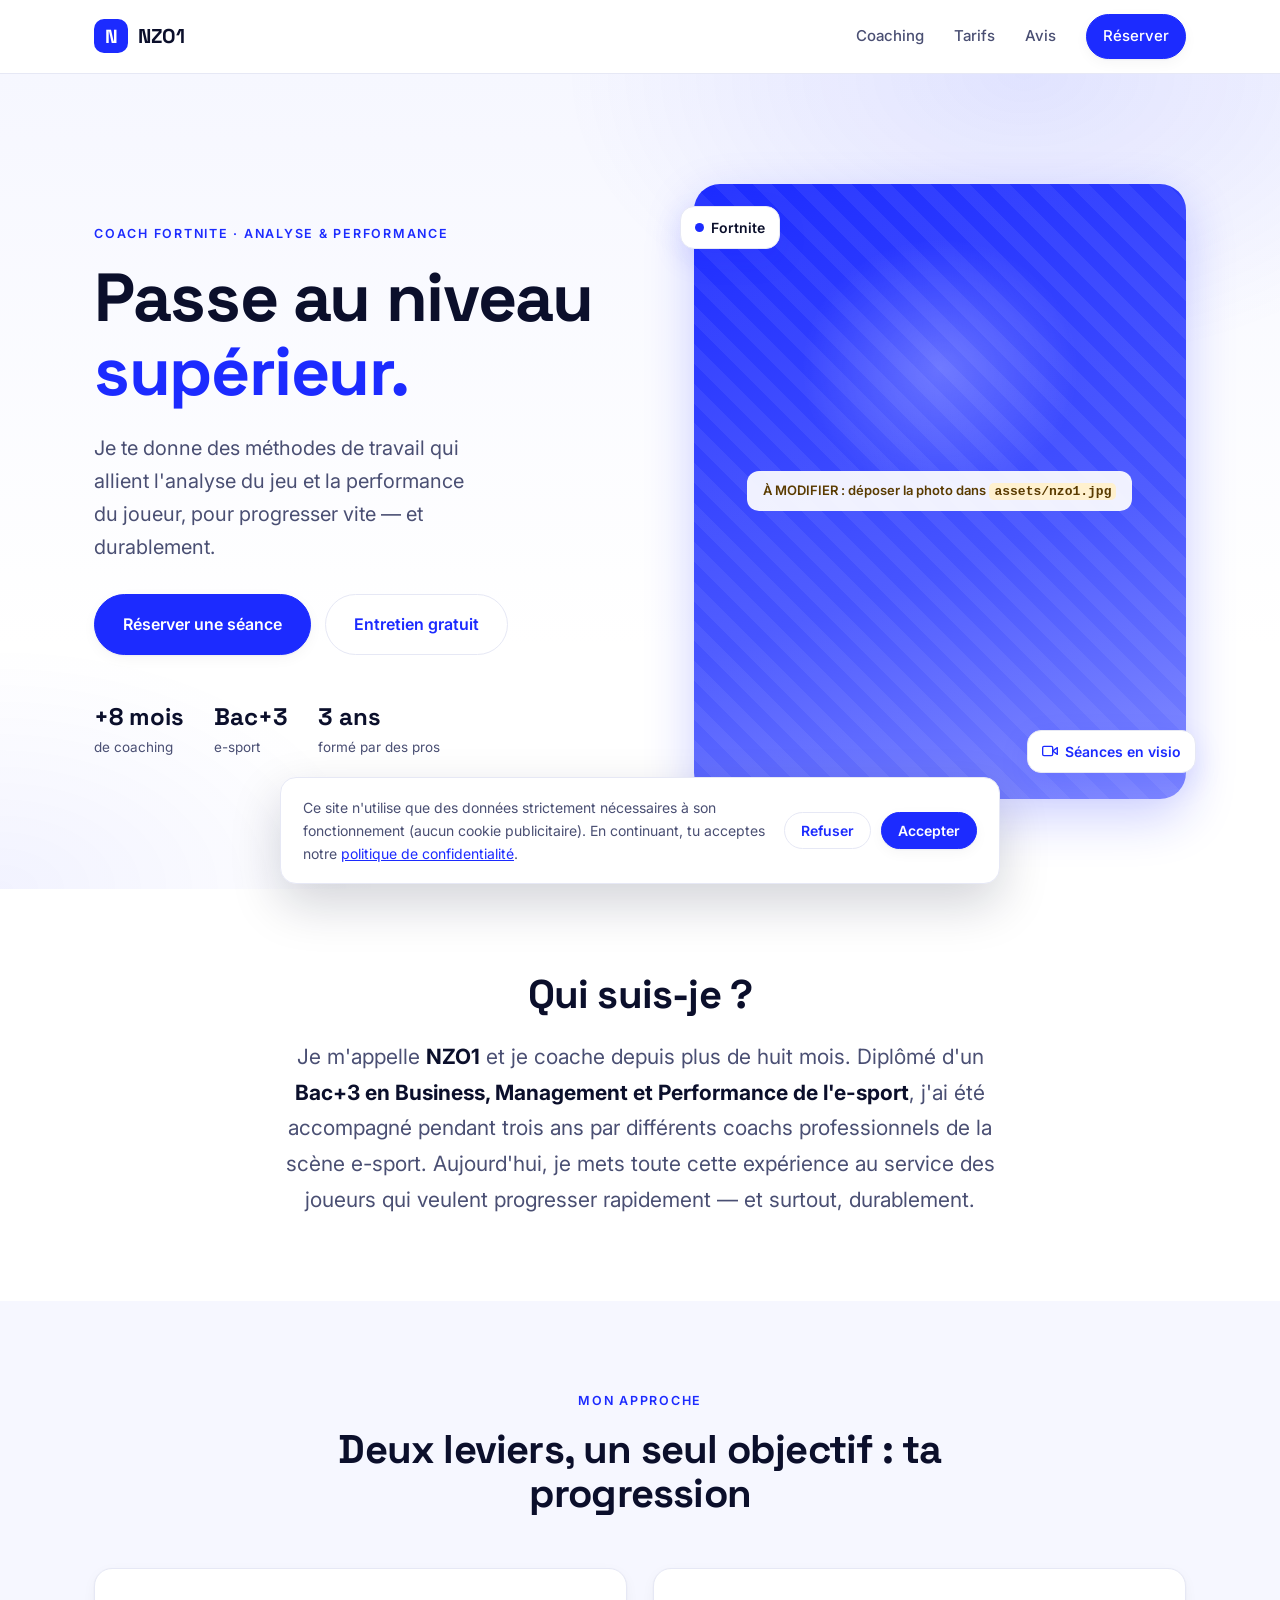
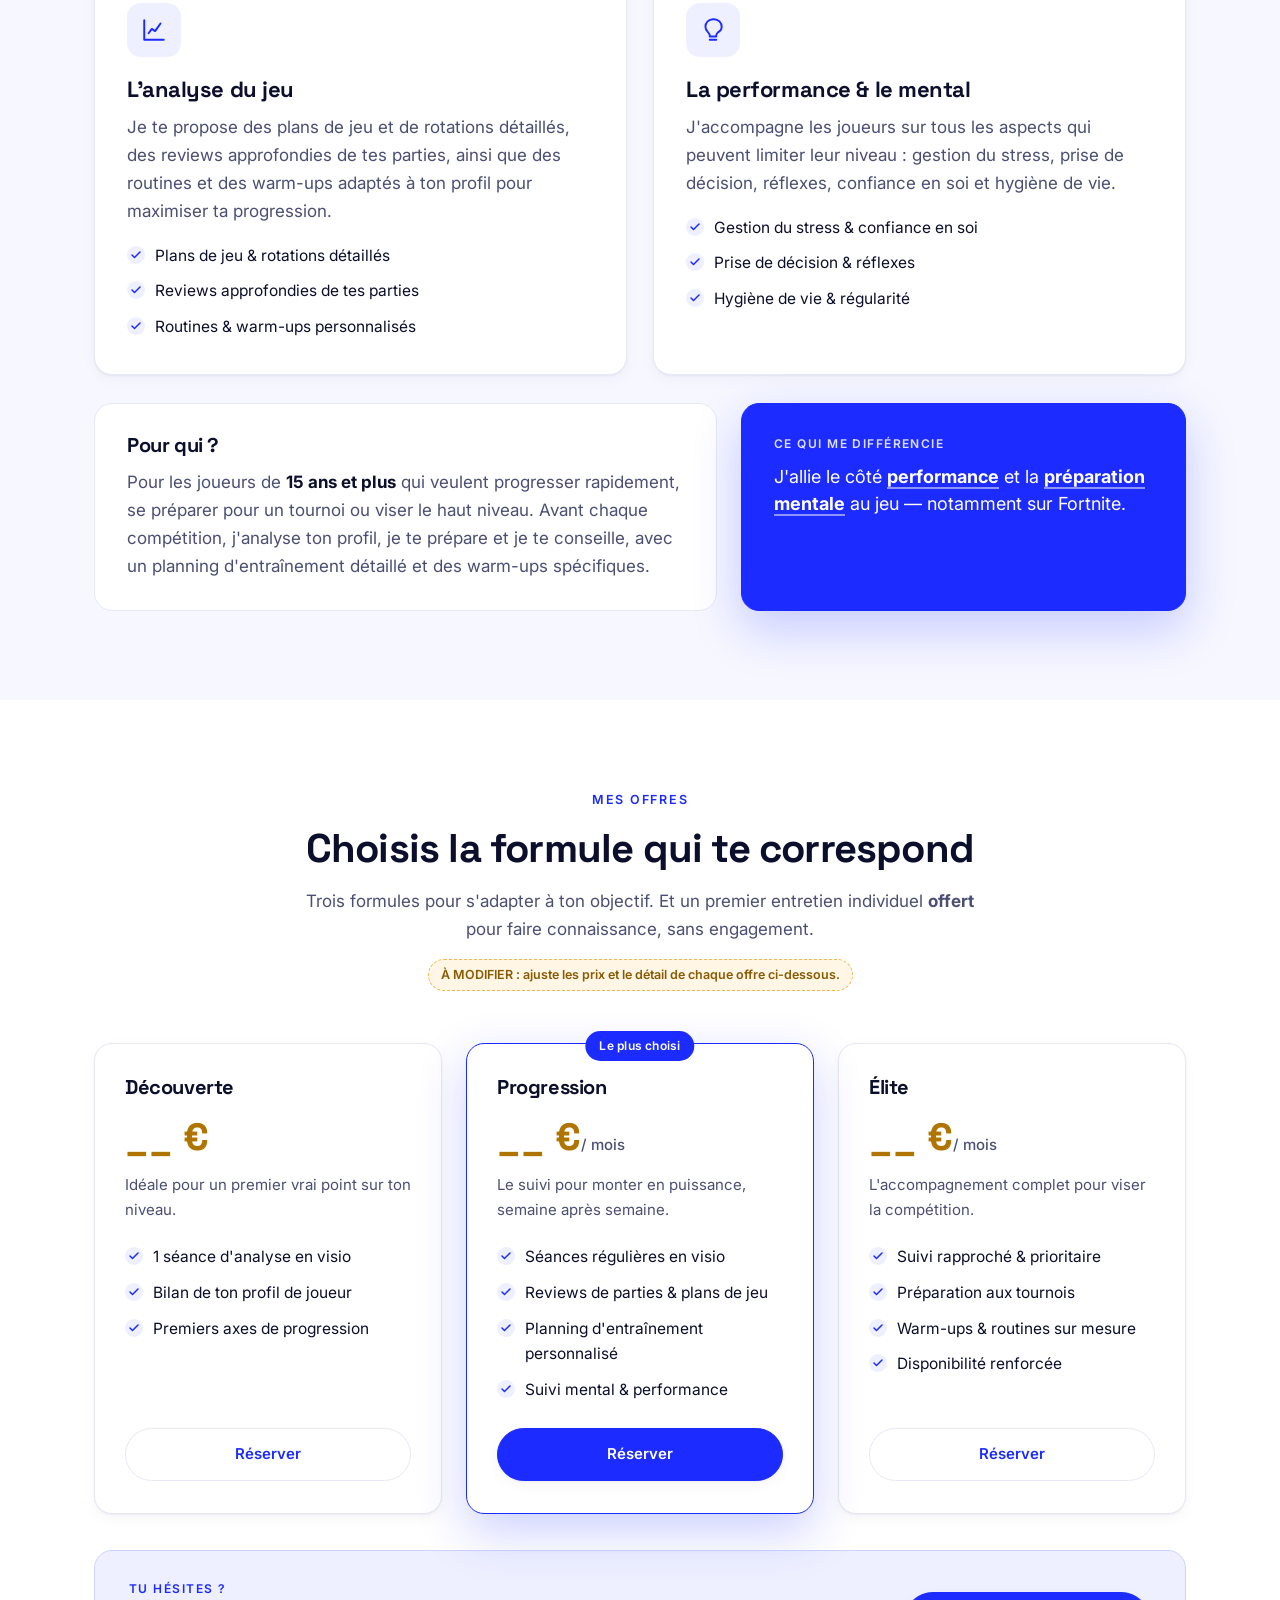
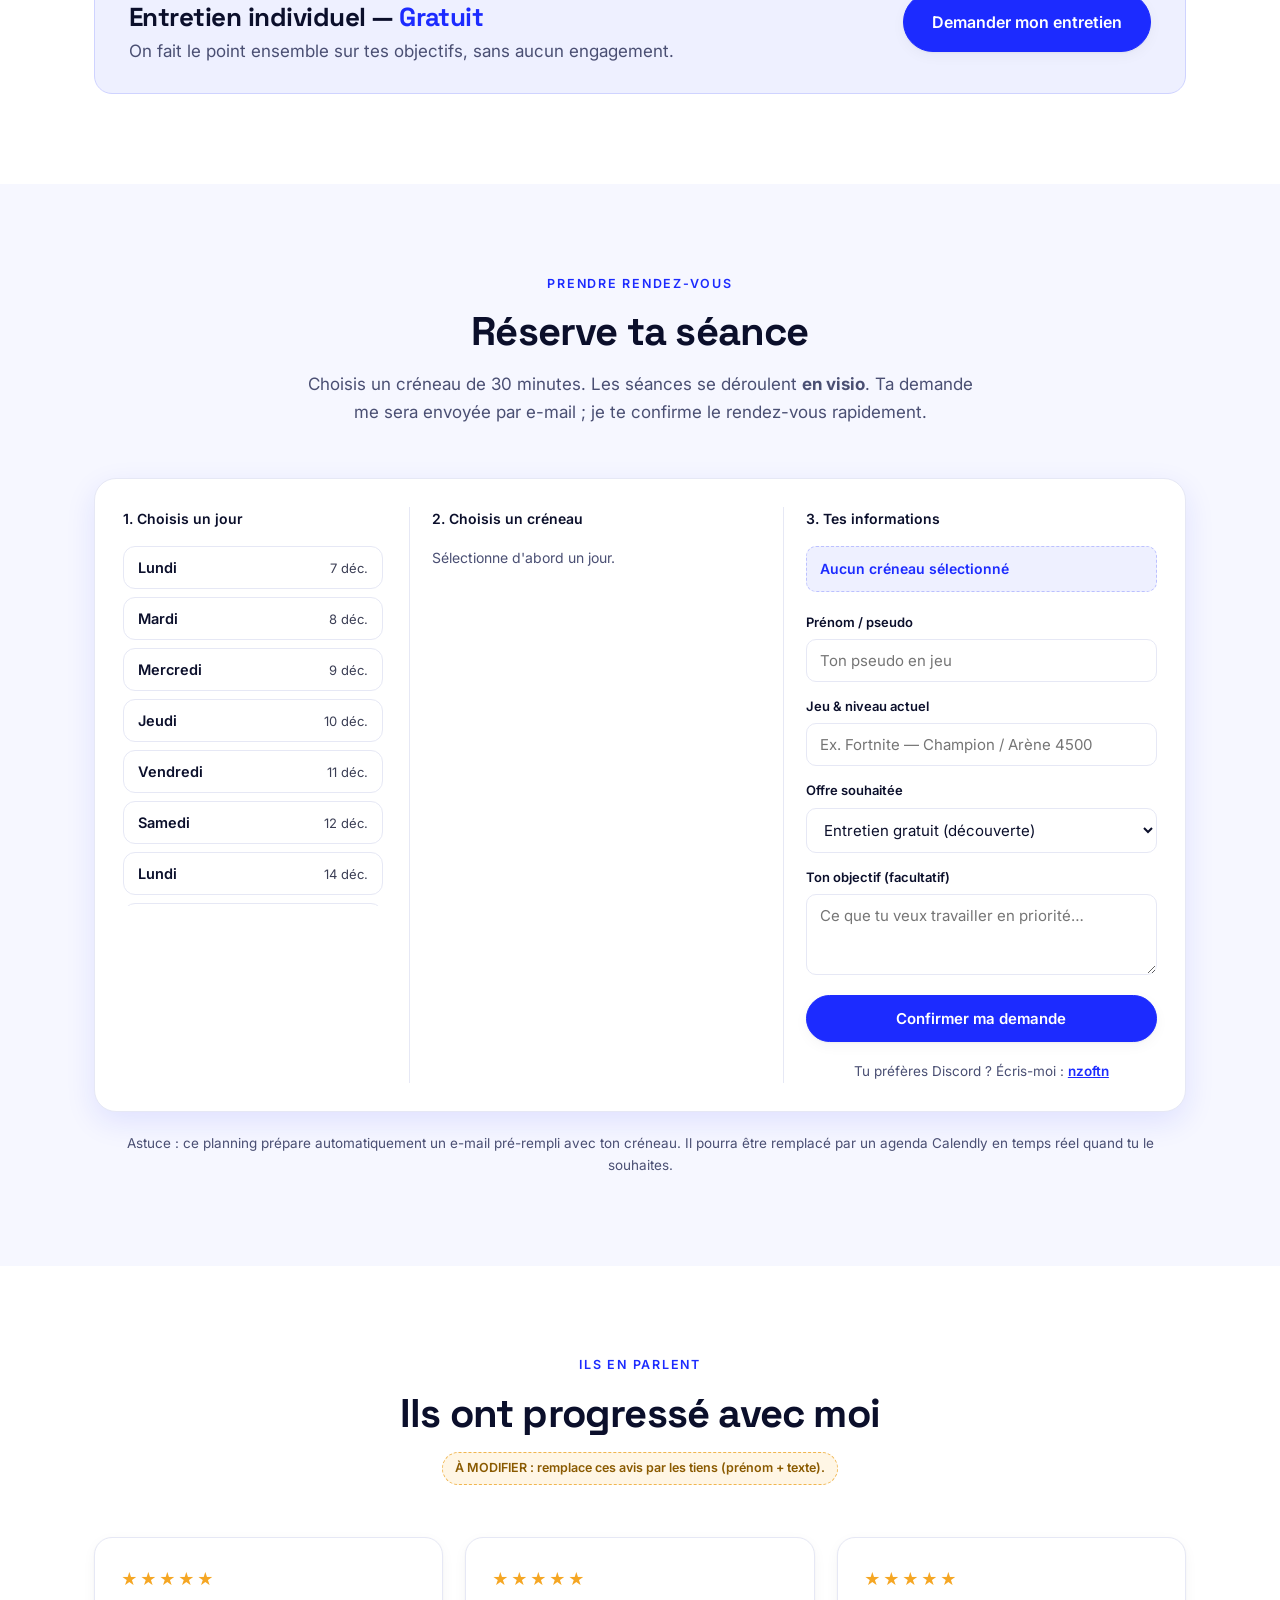
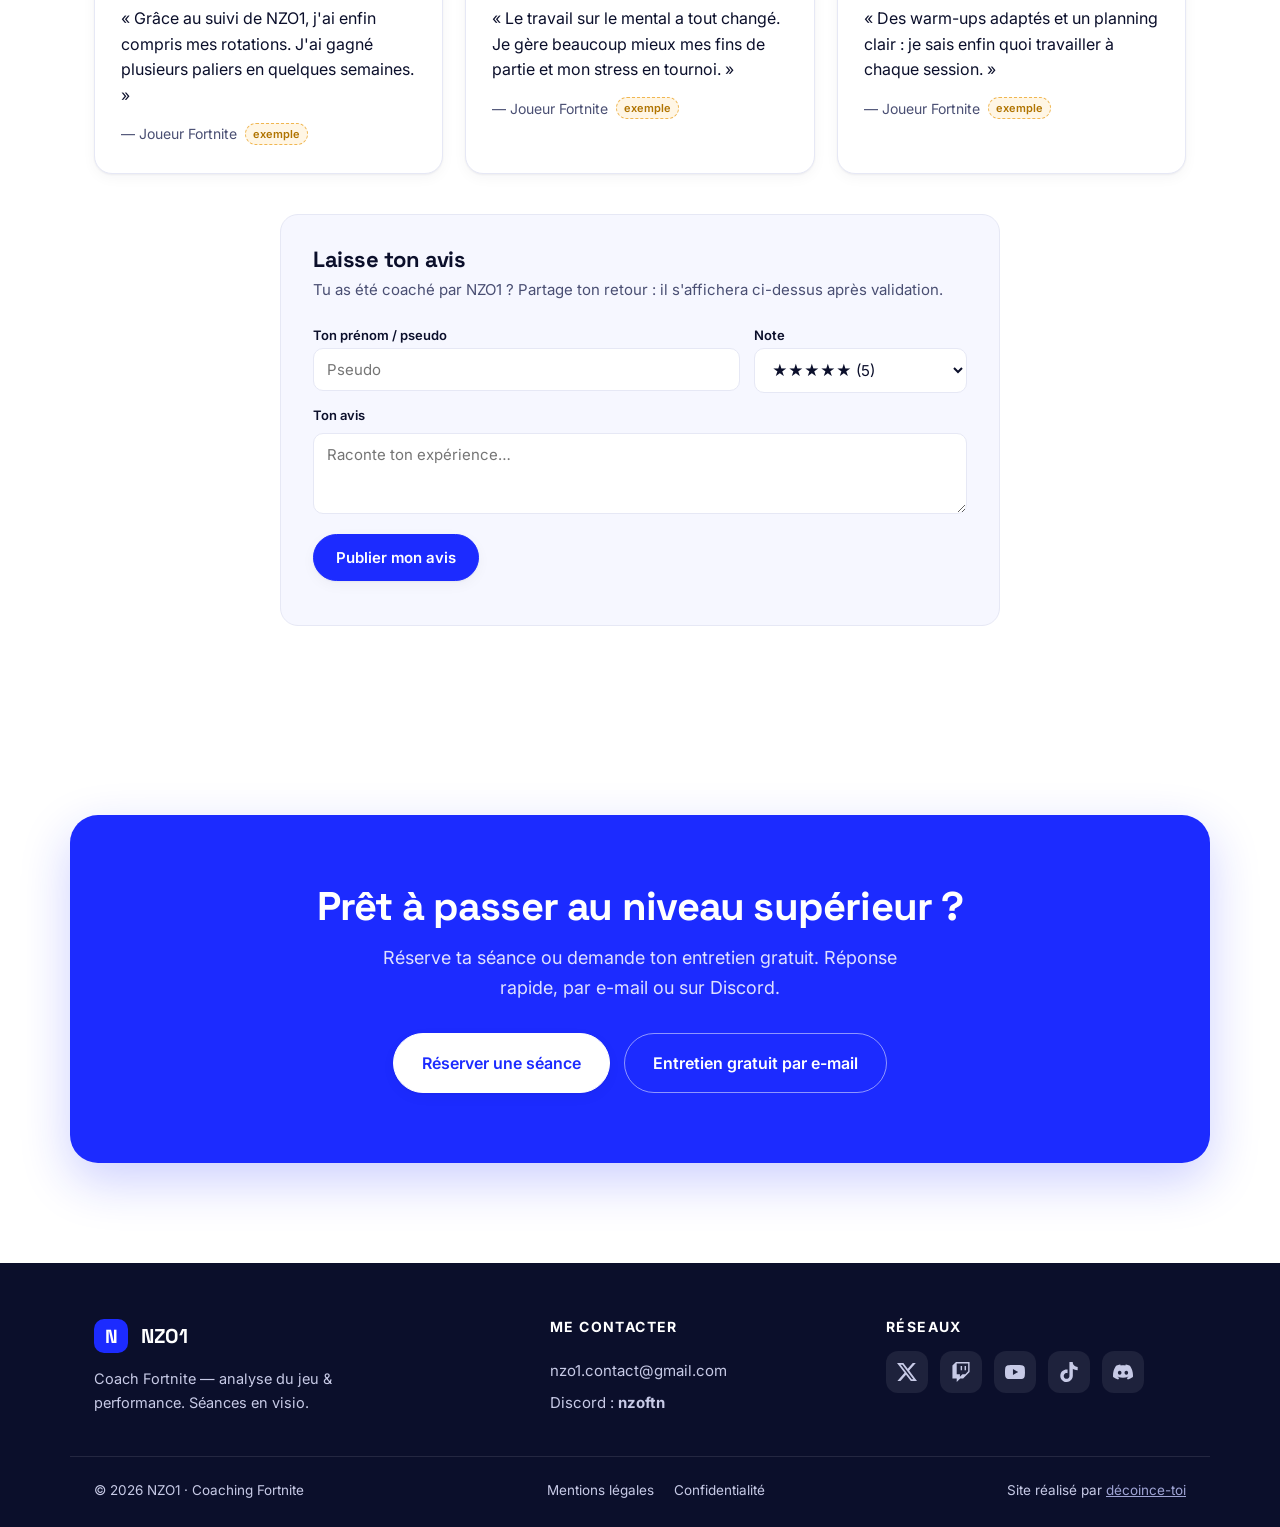
==== index.html @ d6f1cab0 "Site NZO1 Coaching - landing page (analyse du jeu & performance) Page unique : hero, approche (2 pil" ====
<!DOCTYPE html>
<html lang="fr">
<head>
  <meta charset="UTF-8" />
  <meta name="viewport" content="width=device-width, initial-scale=1.0" />
  <title>NZO1 — Coaching Fortnite : analyse du jeu & performance</title>
  <meta name="description" content="NZO1, coach Fortnite. Des méthodes qui allient l'analyse du jeu et la préparation mentale pour progresser vite et durablement. Séances en visio, premier entretien offert." />

  <!-- Open Graph / partage réseaux -->
  <meta property="og:title" content="NZO1 — Coaching Fortnite" />
  <meta property="og:description" content="Analyse du jeu & performance. Réserve ta séance de coaching en visio." />
  <meta property="og:type" content="website" />
  <meta property="og:locale" content="fr_FR" />

  <link rel="preconnect" href="https://fonts.googleapis.com" />
  <link rel="preconnect" href="https://fonts.gstatic.com" crossorigin />
  <link href="https://fonts.googleapis.com/css2?family=Inter:wght@400;500;600;700&family=Space+Grotesk:wght@500;600;700&display=swap" rel="stylesheet" />

  <link rel="stylesheet" href="styles.css" />
</head>
<body>

  <!-- ============ NAV ============ -->
  <header class="nav" id="top">
    <div class="nav__inner">
      <a href="#top" class="brand" aria-label="NZO1 — accueil">
        <span class="brand__mark" aria-hidden="true">N</span>
        <span class="brand__text">NZO1</span>
      </a>

      <nav class="nav__links" aria-label="Navigation principale">
        <a href="#approche">Coaching</a>
        <a href="#tarifs">Tarifs</a>
        <a href="#avis">Avis</a>
        <a href="#reserver" class="btn btn--small">Réserver</a>
      </nav>

      <button class="nav__burger" id="burger" aria-label="Ouvrir le menu" aria-expanded="false" aria-controls="mobileMenu">
        <span></span><span></span><span></span>
      </button>
    </div>

    <div class="nav__mobile" id="mobileMenu" hidden>
      <a href="#approche">Coaching</a>
      <a href="#tarifs">Tarifs</a>
      <a href="#avis">Avis</a>
      <a href="#reserver" class="btn">Réserver une séance</a>
    </div>
  </header>

  <main>

    <!-- ============ HERO ============ -->
    <section class="hero">
      <div class="hero__bg" aria-hidden="true"></div>
      <div class="container hero__inner">
        <div class="hero__content reveal">
          <p class="eyebrow">Coach Fortnite · Analyse &amp; performance</p>
          <h1 class="hero__title">Passe au niveau<br /><span class="accent">supérieur.</span></h1>
          <p class="hero__lead">
            Je te donne des méthodes de travail qui allient l'analyse du jeu et la
            performance du joueur, pour progresser vite&nbsp;— et durablement.
          </p>
          <div class="hero__cta">
            <a href="#reserver" class="btn btn--lg">Réserver une séance</a>
            <a href="#contact" class="btn btn--ghost btn--lg">Entretien gratuit</a>
          </div>
          <ul class="hero__stats" aria-label="Repères">
            <li><strong>+8&nbsp;mois</strong><span>de coaching</span></li>
            <li><strong>Bac+3</strong><span>e-sport</span></li>
            <li><strong>3&nbsp;ans</strong><span>formé par des pros</span></li>
          </ul>
        </div>

        <div class="hero__media reveal">
          <figure class="hero-photo is-empty" id="heroPhoto">
            <img src="assets/nzo1.jpg" alt="Portrait de NZO1, coach Fortnite"
                 onerror="this.closest('.hero-photo').classList.add('is-empty'); this.remove();" />
            <figcaption class="ph-badge">À MODIFIER&nbsp;: déposer la photo dans <code>assets/nzo1.jpg</code></figcaption>
          </figure>
          <div class="hero-card hero-card--game" aria-hidden="true">
            <span class="dot"></span> Fortnite
          </div>
          <div class="hero-card hero-card--visio" aria-hidden="true">
            <svg viewBox="0 0 24 24" width="16" height="16" fill="none" stroke="currentColor" stroke-width="2" stroke-linecap="round" stroke-linejoin="round"><path d="M23 7l-7 5 7 5V7z"/><rect x="1" y="5" width="15" height="14" rx="2" ry="2"/></svg>
            Séances en visio
          </div>
        </div>
      </div>
    </section>

    <!-- ============ À PROPOS ============ -->
    <section class="about" id="apropos">
      <div class="container about__inner reveal">
        <h2 class="section-title">Qui suis-je&nbsp;?</h2>
        <p class="about__text">
          Je m'appelle <strong>NZO1</strong> et je coache depuis plus de huit mois.
          Diplômé d'un <strong>Bac+3 en Business, Management et Performance de l'e-sport</strong>,
          j'ai été accompagné pendant trois ans par différents coachs professionnels de la
          scène e-sport. Aujourd'hui, je mets toute cette expérience au service des joueurs
          qui veulent progresser rapidement&nbsp;— et surtout, durablement.
        </p>
      </div>
    </section>

    <!-- ============ APPROCHE — 2 PILIERS ============ -->
    <section class="approche" id="approche">
      <div class="container">
        <header class="section-head reveal">
          <p class="eyebrow eyebrow--center">Mon approche</p>
          <h2 class="section-title">Deux leviers, un seul objectif&nbsp;: ta progression</h2>
        </header>

        <div class="pillars">
          <article class="pillar reveal">
            <div class="pillar__icon" aria-hidden="true">
              <svg viewBox="0 0 24 24" width="26" height="26" fill="none" stroke="currentColor" stroke-width="1.8" stroke-linecap="round" stroke-linejoin="round"><path d="M3 3v18h18"/><path d="M7 15l3-4 3 2 5-7"/></svg>
            </div>
            <h3>L'analyse du jeu</h3>
            <p>
              Je te propose des plans de jeu et de rotations détaillés, des reviews
              approfondies de tes parties, ainsi que des routines et des warm-ups adaptés
              à ton profil pour maximiser ta progression.
            </p>
            <ul class="ticks">
              <li>Plans de jeu &amp; rotations détaillés</li>
              <li>Reviews approfondies de tes parties</li>
              <li>Routines &amp; warm-ups personnalisés</li>
            </ul>
          </article>

          <article class="pillar reveal">
            <div class="pillar__icon" aria-hidden="true">
              <svg viewBox="0 0 24 24" width="26" height="26" fill="none" stroke="currentColor" stroke-width="1.8" stroke-linecap="round" stroke-linejoin="round"><path d="M12 2a7 7 0 0 0-7 7c0 2.5 1.3 4 2.5 5.2.7.7 1.5 1.5 1.5 2.8v1h6v-1c0-1.3.8-2.1 1.5-2.8C18.7 13 20 11.5 20 9a7 7 0 0 0-7-7Z"/><path d="M9 21h6"/></svg>
            </div>
            <h3>La performance &amp; le mental</h3>
            <p>
              J'accompagne les joueurs sur tous les aspects qui peuvent limiter leur niveau&nbsp;:
              gestion du stress, prise de décision, réflexes, confiance en soi et hygiène de vie.
            </p>
            <ul class="ticks">
              <li>Gestion du stress &amp; confiance en soi</li>
              <li>Prise de décision &amp; réflexes</li>
              <li>Hygiène de vie &amp; régularité</li>
            </ul>
          </article>
        </div>

        <div class="forwho reveal">
          <div class="forwho__main">
            <h3>Pour qui&nbsp;?</h3>
            <p>
              Pour les joueurs de <strong>15&nbsp;ans et plus</strong> qui veulent progresser
              rapidement, se préparer pour un tournoi ou viser le haut niveau. Avant chaque
              compétition, j'analyse ton profil, je te prépare et je te conseille, avec un
              planning d'entraînement détaillé et des warm-ups spécifiques.
            </p>
          </div>
          <div class="forwho__diff">
            <p class="forwho__diff-label">Ce qui me différencie</p>
            <p>
              J'allie le côté <strong>performance</strong> et la <strong>préparation mentale</strong>
              au jeu&nbsp;— notamment sur Fortnite.
            </p>
          </div>
        </div>
      </div>
    </section>

    <!-- ============ TARIFS ============ -->
    <section class="tarifs" id="tarifs">
      <div class="container">
        <header class="section-head reveal">
          <p class="eyebrow eyebrow--center">Mes offres</p>
          <h2 class="section-title">Choisis la formule qui te correspond</h2>
          <p class="section-sub">
            Trois formules pour s'adapter à ton objectif. Et un premier entretien individuel
            <strong>offert</strong> pour faire connaissance, sans engagement.
          </p>
          <p class="ph-note">À MODIFIER&nbsp;: ajuste les prix et le détail de chaque offre ci-dessous.</p>
        </header>

        <div class="plans">
          <article class="plan reveal">
            <h3 class="plan__name">Découverte</h3>
            <p class="plan__price"><span class="ph-inline">__ €</span></p>
            <p class="plan__tag">Idéale pour un premier vrai point sur ton niveau.</p>
            <ul class="ticks">
              <li>1 séance d'analyse en visio</li>
              <li>Bilan de ton profil de joueur</li>
              <li>Premiers axes de progression</li>
            </ul>
            <a href="#reserver" class="btn btn--ghost btn--block">Réserver</a>
          </article>

          <article class="plan plan--featured reveal">
            <span class="plan__badge">Le plus choisi</span>
            <h3 class="plan__name">Progression</h3>
            <p class="plan__price"><span class="ph-inline">__ €</span><small>/ mois</small></p>
            <p class="plan__tag">Le suivi pour monter en puissance, semaine après semaine.</p>
            <ul class="ticks">
              <li>Séances régulières en visio</li>
              <li>Reviews de parties &amp; plans de jeu</li>
              <li>Planning d'entraînement personnalisé</li>
              <li>Suivi mental &amp; performance</li>
            </ul>
            <a href="#reserver" class="btn btn--block">Réserver</a>
          </article>

          <article class="plan reveal">
            <h3 class="plan__name">Élite</h3>
            <p class="plan__price"><span class="ph-inline">__ €</span><small>/ mois</small></p>
            <p class="plan__tag">L'accompagnement complet pour viser la compétition.</p>
            <ul class="ticks">
              <li>Suivi rapproché &amp; prioritaire</li>
              <li>Préparation aux tournois</li>
              <li>Warm-ups &amp; routines sur mesure</li>
              <li>Disponibilité renforcée</li>
            </ul>
            <a href="#reserver" class="btn btn--ghost btn--block">Réserver</a>
          </article>
        </div>

        <div class="free-band reveal">
          <div>
            <p class="free-band__label">Tu hésites&nbsp;?</p>
            <h3 class="free-band__title">Entretien individuel — <span class="accent">Gratuit</span></h3>
            <p class="free-band__text">On fait le point ensemble sur tes objectifs, sans aucun engagement.</p>
          </div>
          <a href="#contact" class="btn btn--lg">Demander mon entretien</a>
        </div>
      </div>
    </section>

    <!-- ============ RÉSERVER — PLANNING ============ -->
    <section class="booking" id="reserver">
      <div class="container">
        <header class="section-head reveal">
          <p class="eyebrow eyebrow--center">Prendre rendez-vous</p>
          <h2 class="section-title">Réserve ta séance</h2>
          <p class="section-sub">
            Choisis un créneau de 30&nbsp;minutes. Les séances se déroulent <strong>en visio</strong>.
            Ta demande me sera envoyée par e-mail&nbsp;; je te confirme le rendez-vous rapidement.
          </p>
        </header>

        <div class="booking__grid reveal">
          <!-- Étape 1 : jour -->
          <div class="booking__col">
            <p class="booking__step">1. Choisis un jour</p>
            <div class="days" id="days" role="listbox" aria-label="Jours disponibles"></div>
          </div>

          <!-- Étape 2 : heure -->
          <div class="booking__col">
            <p class="booking__step">2. Choisis un créneau</p>
            <div class="slots" id="slots" role="listbox" aria-label="Créneaux disponibles">
              <p class="slots__hint">Sélectionne d'abord un jour.</p>
            </div>
          </div>

          <!-- Étape 3 : coordonnées -->
          <div class="booking__col">
            <p class="booking__step">3. Tes informations</p>
            <form class="booking__form" id="bookingForm" novalidate>
              <div class="selected-slot" id="selectedSlot" aria-live="polite">Aucun créneau sélectionné</div>

              <label for="bk-name">Prénom / pseudo</label>
              <input type="text" id="bk-name" name="name" autocomplete="nickname" required placeholder="Ton pseudo en jeu" />

              <label for="bk-level">Jeu &amp; niveau actuel</label>
              <input type="text" id="bk-level" name="level" placeholder="Ex. Fortnite — Champion / Arène 4500" />

              <label for="bk-offer">Offre souhaitée</label>
              <select id="bk-offer" name="offer">
                <option value="Entretien gratuit">Entretien gratuit (découverte)</option>
                <option value="Découverte">Découverte</option>
                <option value="Progression">Progression</option>
                <option value="Élite">Élite</option>
              </select>

              <label for="bk-msg">Ton objectif (facultatif)</label>
              <textarea id="bk-msg" name="message" rows="3" placeholder="Ce que tu veux travailler en priorité…"></textarea>

              <button type="submit" class="btn btn--block" id="bookingSubmit">Confirmer ma demande</button>
              <p class="booking__alt">
                Tu préfères Discord&nbsp;? Écris-moi&nbsp;:
                <button type="button" class="linklike" id="copyDiscord" data-discord="nzoftn">nzoftn</button>
              </p>
            </form>
          </div>
        </div>
        <p class="booking__legal">
          Astuce&nbsp;: ce planning prépare automatiquement un e-mail pré-rempli avec ton créneau.
          Il pourra être remplacé par un agenda Calendly en temps réel quand tu le souhaites.
        </p>
      </div>
    </section>

    <!-- ============ AVIS ============ -->
    <section class="reviews" id="avis">
      <div class="container">
        <header class="section-head reveal">
          <p class="eyebrow eyebrow--center">Ils en parlent</p>
          <h2 class="section-title">Ils ont progressé avec moi</h2>
          <p class="ph-note">À MODIFIER&nbsp;: remplace ces avis par les tiens (prénom + texte).</p>
        </header>

        <div class="reviews__grid" id="reviewsGrid">
          <!-- Avis curés (placeholders) -->
          <figure class="review">
            <div class="stars" aria-label="5 sur 5">★★★★★</div>
            <blockquote>« Grâce au suivi de NZO1, j'ai enfin compris mes rotations. J'ai gagné plusieurs paliers en quelques semaines. »</blockquote>
            <figcaption>— Joueur Fortnite <span class="ph-tag">exemple</span></figcaption>
          </figure>
          <figure class="review">
            <div class="stars" aria-label="5 sur 5">★★★★★</div>
            <blockquote>« Le travail sur le mental a tout changé. Je gère beaucoup mieux mes fins de partie et mon stress en tournoi. »</blockquote>
            <figcaption>— Joueur Fortnite <span class="ph-tag">exemple</span></figcaption>
          </figure>
          <figure class="review">
            <div class="stars" aria-label="5 sur 5">★★★★★</div>
            <blockquote>« Des warm-ups adaptés et un planning clair&nbsp;: je sais enfin quoi travailler à chaque session. »</blockquote>
            <figcaption>— Joueur Fortnite <span class="ph-tag">exemple</span></figcaption>
          </figure>
        </div>

        <!-- Mur d'avis : laisser une note -->
        <div class="leave-review reveal">
          <h3>Laisse ton avis</h3>
          <p class="leave-review__intro">Tu as été coaché par NZO1&nbsp;? Partage ton retour&nbsp;: il s'affichera ci-dessus après validation.</p>
          <form class="leave-review__form" id="reviewForm" novalidate>
            <div class="lr-row">
              <div>
                <label for="rv-name">Ton prénom / pseudo</label>
                <input type="text" id="rv-name" name="name" required placeholder="Pseudo" />
              </div>
              <div>
                <label for="rv-rating">Note</label>
                <select id="rv-rating" name="rating">
                  <option value="5">★★★★★ (5)</option>
                  <option value="4">★★★★ (4)</option>
                  <option value="3">★★★ (3)</option>
                </select>
              </div>
            </div>
            <label for="rv-text">Ton avis</label>
            <textarea id="rv-text" name="text" rows="3" required placeholder="Raconte ton expérience…"></textarea>
            <button type="submit" class="btn">Publier mon avis</button>
            <p class="leave-review__note" id="reviewNote" aria-live="polite"></p>
          </form>
        </div>
      </div>
    </section>

    <!-- ============ CONTACT / CTA FINAL ============ -->
    <section class="finalcta" id="contact">
      <div class="container finalcta__inner reveal">
        <h2>Prêt à passer au niveau supérieur&nbsp;?</h2>
        <p>Réserve ta séance ou demande ton entretien gratuit. Réponse rapide, par e-mail ou sur Discord.</p>
        <div class="finalcta__btns">
          <a href="#reserver" class="btn btn--lg">Réserver une séance</a>
          <a href="mailto:nzo1.contact@gmail.com?subject=Entretien%20gratuit%20-%20Coaching%20NZO1" class="btn btn--ghost btn--lg">Entretien gratuit par e-mail</a>
        </div>
      </div>
    </section>
  </main>

  <!-- ============ FOOTER ============ -->
  <footer class="footer">
    <div class="container footer__inner">
      <div class="footer__brand">
        <span class="brand__mark" aria-hidden="true">N</span>
        <span class="brand__text">NZO1</span>
        <p>Coach Fortnite — analyse du jeu &amp; performance. Séances en visio.</p>
      </div>

      <div class="footer__contact">
        <h4>Me contacter</h4>
        <a href="mailto:nzo1.contact@gmail.com">nzo1.contact@gmail.com</a>
        <span>Discord&nbsp;: <strong>nzoftn</strong></span>
      </div>

      <div class="footer__social">
        <h4>Réseaux</h4>
        <div class="socials">
          <a href="https://x.com/nzo1_" target="_blank" rel="noopener" aria-label="NZO1 sur X">
            <svg viewBox="0 0 24 24" width="20" height="20" fill="currentColor" aria-hidden="true"><path d="M18.901 1.153h3.68l-8.04 9.19L24 22.846h-7.406l-5.8-7.584-6.638 7.584H.474l8.6-9.83L0 1.154h7.594l5.243 6.932ZM17.61 20.644h2.039L6.486 3.24H4.298Z"/></svg>
          </a>
          <a href="https://www.twitch.tv/nzo1_" target="_blank" rel="noopener" aria-label="NZO1 sur Twitch">
            <svg viewBox="0 0 24 24" width="20" height="20" fill="currentColor" aria-hidden="true"><path d="M11.571 4.714h1.715v5.143H11.57zm4.715 0H18v5.143h-1.714zM6 0L1.714 4.286v15.428h5.143V24l4.286-4.286h3.428L22.286 12V0zm14.571 11.143l-3.428 3.428h-3.429l-3 3v-3H6.857V1.714h13.714z"/></svg>
          </a>
          <a href="https://www.youtube.com/@nzo.coaching" target="_blank" rel="noopener" aria-label="NZO1 sur YouTube">
            <svg viewBox="0 0 24 24" width="20" height="20" fill="currentColor" aria-hidden="true"><path d="M23.498 6.186a3.016 3.016 0 0 0-2.122-2.136C19.505 3.545 12 3.545 12 3.545s-7.505 0-9.377.505A3.017 3.017 0 0 0 .502 6.186C0 8.07 0 12 0 12s0 3.93.502 5.814a3.016 3.016 0 0 0 2.122 2.136c1.871.505 9.376.505 9.376.505s7.505 0 9.377-.505a3.015 3.015 0 0 0 2.122-2.136C24 15.93 24 12 24 12s0-3.93-.502-5.814zM9.545 15.568V8.432L15.818 12l-6.273 3.568z"/></svg>
          </a>
          <a href="https://www.tiktok.com/@nzo1_ftn" target="_blank" rel="noopener" aria-label="NZO1 sur TikTok">
            <svg viewBox="0 0 24 24" width="20" height="20" fill="currentColor" aria-hidden="true"><path d="M12.525.02c1.31-.02 2.61-.01 3.91-.02.08 1.53.63 3.09 1.75 4.17 1.12 1.11 2.7 1.62 4.24 1.79v4.03c-1.44-.05-2.89-.35-4.2-.97-.57-.26-1.1-.59-1.62-.93-.01 2.92.01 5.84-.02 8.75-.08 1.4-.54 2.79-1.35 3.94-1.31 1.92-3.58 3.17-5.91 3.21-1.43.08-2.86-.31-4.08-1.03-2.02-1.19-3.44-3.37-3.65-5.71-.02-.5-.03-1-.01-1.49.18-1.9 1.12-3.72 2.58-4.96 1.66-1.44 3.98-2.13 6.15-1.72.02 1.48-.04 2.96-.04 4.44-.99-.32-2.15-.23-3.02.37-.63.41-1.11 1.04-1.36 1.75-.21.51-.15 1.07-.14 1.61.24 1.64 1.82 3.02 3.5 2.87 1.12-.01 2.19-.66 2.77-1.61.19-.33.4-.67.41-1.06.1-1.79.06-3.57.07-5.36.01-4.03-.01-8.05.02-12.07z"/></svg>
          </a>
          <a href="https://discord.com/users/nzoftn" target="_blank" rel="noopener" aria-label="NZO1 sur Discord">
            <svg viewBox="0 0 24 24" width="20" height="20" fill="currentColor" aria-hidden="true"><path d="M20.317 4.3698a19.7913 19.7913 0 0 0-4.8851-1.5152.0741.0741 0 0 0-.0785.0371c-.211.3753-.4447.8648-.6083 1.2495-1.8447-.2762-3.68-.2762-5.4868 0-.1636-.3933-.4058-.8742-.6177-1.2495a.077.077 0 0 0-.0785-.037 19.7363 19.7363 0 0 0-4.8852 1.515.0699.0699 0 0 0-.0321.0277C.5334 9.0458-.319 13.5799.0992 18.0578a.0824.0824 0 0 0 .0312.0561c2.0528 1.5076 4.0413 2.4228 5.9929 3.0294a.0777.0777 0 0 0 .0842-.0276c.4616-.6304.8731-1.2952 1.226-1.9942a.076.076 0 0 0-.0416-.1057c-.6528-.2476-1.2743-.5495-1.8722-.8923a.077.077 0 0 1-.0076-.1277c.1258-.0943.2517-.1923.3718-.2914a.0743.0743 0 0 1 .0776-.0105c3.9278 1.7933 8.18 1.7933 12.0614 0a.0739.0739 0 0 1 .0785.0095c.1202.099.246.1981.3728.2924a.077.077 0 0 1-.0066.1276 12.2986 12.2986 0 0 1-1.873.8914.0766.0766 0 0 0-.0407.1067c.3604.698.7719 1.3628 1.225 1.9932a.076.076 0 0 0 .0842.0286c1.961-.6067 3.9495-1.5219 6.0023-3.0294a.077.077 0 0 0 .0313-.0552c.5004-5.177-.8382-9.6739-3.5485-13.6604a.061.061 0 0 0-.0312-.0286zM8.02 15.3312c-1.1825 0-2.1569-1.0857-2.1569-2.419 0-1.3332.9555-2.4189 2.157-2.4189 1.2108 0 2.1757 1.0952 2.1568 2.419 0 1.3332-.9555 2.4189-2.1569 2.4189zm7.9748 0c-1.1825 0-2.1569-1.0857-2.1569-2.419 0-1.3332.9554-2.4189 2.1569-2.4189 1.2108 0 2.1757 1.0952 2.1568 2.419 0 1.3332-.946 2.4189-2.1568 2.4189z"/></svg>
          </a>
        </div>
      </div>
    </div>

    <div class="footer__bottom">
      <p>© <span id="year"></span> NZO1 · Coaching Fortnite</p>
      <nav class="footer__legal">
        <a href="mentions-legales.html">Mentions légales</a>
        <a href="mentions-legales.html#confidentialite">Confidentialité</a>
      </nav>
      <p class="footer__credit">Site réalisé par <a href="https://xn--dcoince-toi-dbb.fr" target="_blank" rel="noopener">décoince-toi</a></p>
    </div>
  </footer>

  <!-- ============ BANDEAU COOKIES / RGPD ============ -->
  <div class="cookie" id="cookie" hidden>
    <p>
      Ce site n'utilise que des données strictement nécessaires à son fonctionnement
      (aucun cookie publicitaire). En continuant, tu acceptes notre
      <a href="mentions-legales.html#confidentialite">politique de confidentialité</a>.
    </p>
    <div class="cookie__btns">
      <button class="btn btn--small btn--ghost" id="cookieRefuse">Refuser</button>
      <button class="btn btn--small" id="cookieAccept">Accepter</button>
    </div>
  </div>

  <script src="script.js"></script>
</body>
</html>
---- styles.css ----
/* =========================================================
   NZO1 COACHING — styles
   Palette : bleu #1C2BFF · blanc #FFFFFF · ambiance épurée
   ========================================================= */

:root {
  --blue: #1C2BFF;
  --blue-dark: #1421C7;
  --blue-soft: #EEF0FF;
  --blue-tint: #F6F7FF;
  --white: #FFFFFF;
  --ink: #0B0F2B;        /* texte principal */
  --ink-soft: #4A4F73;   /* texte secondaire */
  --line: #E6E8F5;       /* bordures */
  --radius: 18px;
  --radius-sm: 12px;
  --shadow-sm: 0 1px 2px rgba(11, 15, 43, .05), 0 4px 14px rgba(11, 15, 43, .04);
  --shadow-md: 0 10px 30px rgba(28, 43, 255, .10);
  --shadow-blue: 0 18px 50px rgba(28, 43, 255, .22);
  --maxw: 1140px;
  --ease: cubic-bezier(.22, .61, .36, 1);
}

* { box-sizing: border-box; margin: 0; padding: 0; }

html { scroll-behavior: smooth; -webkit-text-size-adjust: 100%; }

body {
  font-family: 'Inter', system-ui, -apple-system, sans-serif;
  color: var(--ink);
  background: var(--white);
  line-height: 1.65;
  font-size: 17px;
  -webkit-font-smoothing: antialiased;
  overflow-x: hidden;
}

h1, h2, h3, h4, .brand__text { font-family: 'Space Grotesk', 'Inter', sans-serif; line-height: 1.1; letter-spacing: -.02em; }

a { color: inherit; text-decoration: none; }

img { max-width: 100%; display: block; }

.container { width: 100%; max-width: var(--maxw); margin: 0 auto; padding: 0 24px; }

.accent { color: var(--blue); }

/* ---------- Boutons ---------- */
.btn {
  display: inline-flex; align-items: center; justify-content: center; gap: 8px;
  background: var(--blue); color: var(--white);
  font-weight: 600; font-size: 15px; font-family: inherit;
  padding: 13px 22px; border-radius: 999px; border: 1.5px solid var(--blue);
  cursor: pointer; transition: background .2s var(--ease), transform .2s var(--ease), box-shadow .2s var(--ease);
  box-shadow: var(--shadow-sm);
}
.btn:hover { background: var(--blue-dark); border-color: var(--blue-dark); box-shadow: var(--shadow-md); }
.btn:active { transform: translateY(1px); }
.btn:focus-visible { outline: 3px solid rgba(28,43,255,.35); outline-offset: 2px; }

.btn--ghost { background: var(--white); color: var(--blue); border-color: var(--line); box-shadow: none; }
.btn--ghost:hover { background: var(--blue-soft); border-color: var(--blue); color: var(--blue); box-shadow: none; }
.btn--lg { padding: 16px 28px; font-size: 16px; }
.btn--small { padding: 9px 16px; font-size: 14px; }
.btn--block { width: 100%; }

/* ---------- Marque ---------- */
.brand { display: inline-flex; align-items: center; gap: 10px; font-weight: 700; }
.brand__mark {
  display: grid; place-items: center; width: 34px; height: 34px;
  background: var(--blue); color: var(--white);
  border-radius: 10px; font-family: 'Space Grotesk', sans-serif; font-weight: 700; font-size: 19px;
}
.brand__text { font-size: 20px; font-weight: 700; }

/* ---------- Eyebrow / titres ---------- */
.eyebrow {
  text-transform: uppercase; letter-spacing: .14em; font-size: 12.5px;
  font-weight: 600; color: var(--blue); margin-bottom: 16px;
}
.eyebrow--center { text-align: center; }
.section-title { font-size: clamp(26px, 4vw, 40px); font-weight: 700; }
.section-head { text-align: center; max-width: 680px; margin: 0 auto 52px; }
.section-sub { color: var(--ink-soft); margin-top: 16px; font-size: 17px; }

/* badges placeholders « À MODIFIER » */
.ph-note {
  display: inline-block; margin-top: 16px;
  background: #FFF6E5; color: #8A5A00; border: 1px dashed #F0B650;
  font-size: 12.5px; font-weight: 600; padding: 5px 12px; border-radius: 999px;
}
.ph-inline { color: #B07400; }
.ph-tag { font-size: 11px; color: #B07400; background: #FFF6E5; border: 1px dashed #F0B650;
  padding: 1px 7px; border-radius: 999px; font-weight: 600; }

/* =========================================================
   NAV
   ========================================================= */
.nav {
  position: sticky; top: 0; z-index: 50;
  background: rgba(255,255,255,.82); backdrop-filter: saturate(180%) blur(14px);
  border-bottom: 1px solid var(--line);
}
.nav__inner { display: flex; align-items: center; justify-content: space-between;
  max-width: var(--maxw); margin: 0 auto; padding: 14px 24px; }
.nav__links { display: flex; align-items: center; gap: 30px; }
.nav__links a { font-weight: 500; font-size: 15px; color: var(--ink-soft); transition: color .2s; }
.nav__links a:hover { color: var(--blue); }
.nav__links .btn { color: var(--white); }
.nav__links .btn:hover { color: var(--white); }

.nav__burger { display: none; flex-direction: column; gap: 5px; background: none; border: 0;
  padding: 8px; cursor: pointer; }
.nav__burger span { width: 24px; height: 2px; background: var(--ink); border-radius: 2px;
  transition: transform .25s, opacity .25s; }
.nav__burger[aria-expanded="true"] span:nth-child(1) { transform: translateY(7px) rotate(45deg); }
.nav__burger[aria-expanded="true"] span:nth-child(2) { opacity: 0; }
.nav__burger[aria-expanded="true"] span:nth-child(3) { transform: translateY(-7px) rotate(-45deg); }

.nav__mobile { display: none; flex-direction: column; gap: 6px; padding: 12px 24px 20px;
  border-top: 1px solid var(--line); background: var(--white); }
.nav__mobile a { padding: 12px 6px; font-weight: 500; color: var(--ink); border-radius: 10px; }
.nav__mobile a.btn { color: var(--white); justify-content: center; margin-top: 6px; }

/* =========================================================
   HERO
   ========================================================= */
.hero { position: relative; padding: clamp(56px, 9vw, 110px) 0 clamp(60px, 8vw, 90px); overflow: hidden; }
.hero__bg {
  position: absolute; inset: 0; z-index: -1;
  background:
    radial-gradient(60% 60% at 80% 0%, rgba(28,43,255,.10), transparent 60%),
    radial-gradient(50% 50% at 0% 100%, rgba(28,43,255,.06), transparent 60%),
    linear-gradient(180deg, var(--blue-tint), var(--white) 70%);
}
.hero__inner { display: grid; grid-template-columns: 1.05fr .95fr; gap: 56px; align-items: center; }
.hero__title { font-size: clamp(40px, 7vw, 68px); font-weight: 700; }
.hero__lead { color: var(--ink-soft); font-size: clamp(17px, 2.2vw, 20px); margin: 22px 0 30px; max-width: 30ch; }
.hero__cta { display: flex; flex-wrap: wrap; gap: 14px; }

.hero__stats { display: flex; gap: 30px; list-style: none; margin-top: 42px; flex-wrap: wrap; }
.hero__stats li { display: flex; flex-direction: column; }
.hero__stats strong { font-family: 'Space Grotesk', sans-serif; font-size: 24px; color: var(--ink); }
.hero__stats span { font-size: 13.5px; color: var(--ink-soft); }

/* photo */
.hero__media { position: relative; }
.hero-photo {
  position: relative; aspect-ratio: 4 / 5; border-radius: 26px; overflow: hidden;
  background: linear-gradient(160deg, var(--blue) 0%, #4654ff 60%, #7d86ff 100%);
  box-shadow: var(--shadow-blue);
}
.hero-photo img { width: 100%; height: 100%; object-fit: cover; }
.hero-photo .ph-badge { display: none; }
.hero-photo.is-empty { display: grid; place-items: center; }
.hero-photo.is-empty::before {
  content: ""; position: absolute; inset: 0;
  background:
    radial-gradient(40% 30% at 50% 30%, rgba(255,255,255,.25), transparent 70%),
    repeating-linear-gradient(45deg, rgba(255,255,255,.06) 0 14px, transparent 14px 28px);
}
.hero-photo.is-empty .ph-badge {
  display: block; position: relative; z-index: 1;
  background: rgba(255,255,255,.92); color: #5A3B00; font-size: 13px; font-weight: 600;
  padding: 10px 16px; border-radius: 12px; max-width: 80%; text-align: center; line-height: 1.4;
}
.hero-photo.is-empty .ph-badge code { background: #FFF1CF; padding: 1px 5px; border-radius: 5px; }

.hero-card {
  position: absolute; display: inline-flex; align-items: center; gap: 7px;
  background: var(--white); border: 1px solid var(--line); box-shadow: var(--shadow-md);
  padding: 9px 14px; border-radius: 14px; font-size: 14px; font-weight: 600; color: var(--ink);
}
.hero-card .dot { width: 9px; height: 9px; border-radius: 50%; background: var(--blue); }
.hero-card--game { top: 22px; left: -14px; }
.hero-card--visio { bottom: 26px; right: -10px; color: var(--blue); }
.hero-card--visio svg { color: var(--blue); }

/* =========================================================
   À PROPOS
   ========================================================= */
.about { padding: clamp(48px, 7vw, 84px) 0; }
.about__inner { max-width: 760px; margin: 0 auto; text-align: center; }
.about__text { color: var(--ink-soft); font-size: clamp(18px, 2.3vw, 21px); line-height: 1.7; margin-top: 22px; }
.about__text strong { color: var(--ink); }

/* =========================================================
   APPROCHE / PILIERS
   ========================================================= */
.approche { padding: clamp(48px, 7vw, 90px) 0; background: var(--blue-tint); }
.pillars { display: grid; grid-template-columns: 1fr 1fr; gap: 26px; }
.pillar {
  background: var(--white); border: 1px solid var(--line); border-radius: var(--radius);
  padding: 34px 32px; box-shadow: var(--shadow-sm);
  transition: transform .25s var(--ease), box-shadow .25s var(--ease), border-color .25s;
}
.pillar:hover { transform: translateY(-4px); box-shadow: var(--shadow-md); border-color: #CFD3FF; }
.pillar__icon {
  display: grid; place-items: center; width: 54px; height: 54px;
  background: var(--blue-soft); color: var(--blue); border-radius: 14px; margin-bottom: 20px;
}
.pillar h3 { font-size: 22px; margin-bottom: 12px; }
.pillar p { color: var(--ink-soft); margin-bottom: 18px; }

.ticks { list-style: none; display: flex; flex-direction: column; gap: 10px; }
.ticks li { position: relative; padding-left: 28px; font-size: 15.5px; color: var(--ink); }
.ticks li::before {
  content: ""; position: absolute; left: 0; top: 3px; width: 18px; height: 18px;
  border-radius: 50%; background: var(--blue-soft);
  background-image: url("data:image/svg+xml,%3Csvg xmlns='http://www.w3.org/2000/svg' width='12' height='12' viewBox='0 0 24 24' fill='none' stroke='%231C2BFF' stroke-width='3' stroke-linecap='round' stroke-linejoin='round'%3E%3Cpolyline points='20 6 9 17 4 12'/%3E%3C/svg%3E");
  background-repeat: no-repeat; background-position: center;
}

.forwho { display: grid; grid-template-columns: 1.4fr 1fr; gap: 24px; margin-top: 28px; }
.forwho__main, .forwho__diff {
  background: var(--white); border: 1px solid var(--line); border-radius: var(--radius); padding: 30px 32px;
}
.forwho__main h3 { font-size: 20px; margin-bottom: 12px; }
.forwho__main p { color: var(--ink-soft); }
.forwho__main strong { color: var(--ink); }
.forwho__diff { background: var(--blue); color: var(--white); border-color: var(--blue); box-shadow: var(--shadow-blue); }
.forwho__diff-label { text-transform: uppercase; letter-spacing: .12em; font-size: 12px; font-weight: 600; opacity: .85; margin-bottom: 10px; }
.forwho__diff p:not(.forwho__diff-label) { font-size: 18px; line-height: 1.5; }
.forwho__diff strong { color: var(--white); border-bottom: 2px solid rgba(255,255,255,.5); }

/* =========================================================
   TARIFS
   ========================================================= */
.tarifs { padding: clamp(48px, 7vw, 90px) 0; }
.plans { display: grid; grid-template-columns: repeat(3, 1fr); gap: 24px; align-items: stretch; }
.plan {
  display: flex; flex-direction: column;
  background: var(--white); border: 1px solid var(--line); border-radius: var(--radius);
  padding: 32px 30px; box-shadow: var(--shadow-sm);
  transition: transform .25s var(--ease), box-shadow .25s var(--ease);
}
.plan:hover { transform: translateY(-4px); box-shadow: var(--shadow-md); }
.plan--featured { border-color: var(--blue); box-shadow: var(--shadow-blue); position: relative; }
.plan__badge {
  position: absolute; top: -13px; left: 50%; transform: translateX(-50%);
  background: var(--blue); color: var(--white); font-size: 12px; font-weight: 600;
  padding: 5px 14px; border-radius: 999px; letter-spacing: .02em; white-space: nowrap;
}
.plan__name { font-size: 20px; margin-bottom: 8px; }
.plan__price { font-family: 'Space Grotesk', sans-serif; font-size: 38px; font-weight: 700; color: var(--ink); margin-bottom: 4px; }
.plan__price small { font-size: 15px; font-weight: 500; color: var(--ink-soft); font-family: 'Inter'; }
.plan__tag { color: var(--ink-soft); font-size: 15px; margin-bottom: 22px; min-height: 44px; }
.plan .ticks { margin-bottom: 26px; }
.plan .btn { margin-top: auto; }

.free-band {
  display: flex; align-items: center; justify-content: space-between; gap: 24px; flex-wrap: wrap;
  margin-top: 36px; background: var(--blue-soft); border: 1px solid #CFD3FF;
  border-radius: var(--radius); padding: 28px 34px;
}
.free-band__label { text-transform: uppercase; letter-spacing: .12em; font-size: 12px; font-weight: 600; color: var(--blue); }
.free-band__title { font-size: 26px; margin: 4px 0 6px; }
.free-band__text { color: var(--ink-soft); }

/* =========================================================
   BOOKING / PLANNING
   ========================================================= */
.booking { padding: clamp(48px, 7vw, 90px) 0; background: var(--blue-tint); }
.booking__grid {
  display: grid; grid-template-columns: .9fr 1.1fr 1.1fr; gap: 22px;
  background: var(--white); border: 1px solid var(--line); border-radius: 22px;
  padding: 28px; box-shadow: var(--shadow-md);
}
.booking__step { font-weight: 600; font-size: 14px; color: var(--ink); margin-bottom: 16px; }
.booking__col { border-right: 1px solid var(--line); padding-right: 22px; min-width: 0; }
.booking__col:last-child { border-right: 0; padding-right: 0; }

.days { display: flex; flex-direction: column; gap: 8px; max-height: 360px; overflow-y: auto; padding-right: 4px; }
.day {
  display: flex; align-items: center; justify-content: space-between;
  border: 1px solid var(--line); border-radius: 12px; padding: 12px 14px;
  cursor: pointer; background: var(--white); font-size: 14.5px; transition: border-color .2s, background .2s;
  text-align: left; font-family: inherit; color: var(--ink);
}
.day:hover { border-color: var(--blue); background: var(--blue-soft); }
.day[aria-selected="true"] { border-color: var(--blue); background: var(--blue); color: var(--white); }
.day .day__dow { text-transform: capitalize; font-weight: 600; }
.day .day__date { opacity: .8; font-size: 13px; }

.slots { display: grid; grid-template-columns: repeat(auto-fill, minmax(78px, 1fr)); gap: 8px; align-content: start; max-height: 360px; overflow-y: auto; }
.slots__hint { grid-column: 1 / -1; color: var(--ink-soft); font-size: 14px; }
.slot {
  border: 1px solid var(--line); border-radius: 10px; padding: 10px 6px; text-align: center;
  cursor: pointer; background: var(--white); font-size: 14px; font-weight: 500; color: var(--ink);
  font-family: inherit; transition: border-color .2s, background .2s, color .2s;
}
.slot:hover { border-color: var(--blue); background: var(--blue-soft); }
.slot[aria-selected="true"] { border-color: var(--blue); background: var(--blue); color: var(--white); }

.booking__form { display: flex; flex-direction: column; gap: 6px; }
.booking__form label { font-size: 13px; font-weight: 600; color: var(--ink); margin-top: 8px; }
.booking__form input, .booking__form select, .booking__form textarea,
.leave-review__form input, .leave-review__form select, .leave-review__form textarea {
  font-family: inherit; font-size: 15px; color: var(--ink);
  border: 1px solid var(--line); border-radius: 10px; padding: 11px 13px; background: var(--white);
  transition: border-color .2s, box-shadow .2s; width: 100%;
}
.booking__form input:focus, .booking__form select:focus, .booking__form textarea:focus,
.leave-review__form input:focus, .leave-review__form select:focus, .leave-review__form textarea:focus {
  outline: none; border-color: var(--blue); box-shadow: 0 0 0 3px rgba(28,43,255,.14);
}
.booking__form textarea, .leave-review__form textarea { resize: vertical; }
.selected-slot {
  background: var(--blue-soft); border: 1px dashed #BCC1FF; color: var(--blue);
  border-radius: 10px; padding: 10px 13px; font-size: 14px; font-weight: 600; margin-bottom: 6px;
}
.selected-slot.is-set { background: var(--blue); color: var(--white); border-style: solid; border-color: var(--blue); }
.booking__form .btn { margin-top: 14px; }
.booking__alt { font-size: 13.5px; color: var(--ink-soft); margin-top: 12px; text-align: center; }
.linklike { background: none; border: 0; color: var(--blue); font-weight: 600; cursor: pointer; font-family: inherit; font-size: inherit; text-decoration: underline; }
.booking__legal { text-align: center; color: var(--ink-soft); font-size: 13.5px; margin-top: 20px; }

/* =========================================================
   AVIS
   ========================================================= */
.reviews { padding: clamp(48px, 7vw, 90px) 0; }
.reviews__grid { display: grid; grid-template-columns: repeat(3, 1fr); gap: 22px; }
.review {
  background: var(--white); border: 1px solid var(--line); border-radius: var(--radius);
  padding: 28px 26px; box-shadow: var(--shadow-sm); display: flex; flex-direction: column; gap: 14px;
}
.review.is-new { border-color: var(--blue); box-shadow: var(--shadow-md); }
.stars { color: #F5A623; font-size: 16px; letter-spacing: 2px; }
.review blockquote { font-size: 16px; color: var(--ink); line-height: 1.6; }
.review figcaption { color: var(--ink-soft); font-size: 14px; display: flex; align-items: center; gap: 8px; }

.leave-review {
  margin-top: 40px; background: var(--blue-tint); border: 1px solid var(--line);
  border-radius: var(--radius); padding: 32px; max-width: 720px; margin-left: auto; margin-right: auto;
}
.leave-review h3 { font-size: 22px; margin-bottom: 6px; }
.leave-review__intro { color: var(--ink-soft); font-size: 15px; margin-bottom: 18px; }
.leave-review__form { display: flex; flex-direction: column; gap: 6px; }
.leave-review__form label { font-size: 13px; font-weight: 600; margin-top: 6px; }
.lr-row { display: grid; grid-template-columns: 2fr 1fr; gap: 14px; }
.leave-review__form .btn { margin-top: 14px; align-self: flex-start; }
.leave-review__note { font-size: 14px; font-weight: 600; color: var(--blue); margin-top: 6px; }

/* =========================================================
   CTA FINAL
   ========================================================= */
.finalcta { padding: clamp(56px, 8vw, 100px) 0; }
.finalcta__inner {
  text-align: center; background: var(--blue); color: var(--white);
  border-radius: 28px; padding: clamp(40px, 6vw, 70px) 28px; box-shadow: var(--shadow-blue);
}
.finalcta h2 { font-size: clamp(26px, 4vw, 40px); margin-bottom: 14px; }
.finalcta p { color: rgba(255,255,255,.86); max-width: 50ch; margin: 0 auto 30px; font-size: 18px; }
.finalcta__btns { display: flex; gap: 14px; justify-content: center; flex-wrap: wrap; }
.finalcta .btn { background: var(--white); color: var(--blue); border-color: var(--white); }
.finalcta .btn:hover { background: var(--blue-soft); border-color: var(--blue-soft); }
.finalcta .btn--ghost { background: transparent; color: var(--white); border-color: rgba(255,255,255,.5); }
.finalcta .btn--ghost:hover { background: rgba(255,255,255,.12); border-color: var(--white); color: var(--white); }

/* =========================================================
   FOOTER
   ========================================================= */
.footer { background: var(--ink); color: #C7CAE6; padding: 56px 0 26px; }
.footer__inner { display: grid; grid-template-columns: 1.4fr 1fr 1fr; gap: 36px; }
.footer__brand .brand__mark { display: inline-grid; }
.footer__brand .brand__text { color: var(--white); margin-left: 8px; }
.footer__brand p { margin-top: 14px; font-size: 14.5px; max-width: 32ch; }
.footer h4 { color: var(--white); font-size: 14px; text-transform: uppercase; letter-spacing: .1em; margin-bottom: 16px; font-family: 'Inter'; }
.footer__contact { display: flex; flex-direction: column; gap: 8px; font-size: 15px; }
.footer__contact a:hover { color: var(--white); }
.socials { display: flex; gap: 12px; flex-wrap: wrap; }
.socials a {
  display: grid; place-items: center; width: 42px; height: 42px; border-radius: 12px;
  background: rgba(255,255,255,.08); color: #C7CAE6; transition: background .2s, color .2s, transform .2s;
}
.socials a:hover { background: var(--blue); color: var(--white); transform: translateY(-2px); }

.footer__bottom {
  max-width: var(--maxw); margin: 40px auto 0; padding: 22px 24px 0;
  border-top: 1px solid rgba(255,255,255,.1);
  display: flex; align-items: center; justify-content: space-between; gap: 14px; flex-wrap: wrap;
  font-size: 13.5px;
}
.footer__legal { display: flex; gap: 20px; }
.footer__legal a:hover, .footer__credit a:hover { color: var(--white); }
.footer__credit a { color: #9FA4D4; text-decoration: underline; }

/* =========================================================
   COOKIE
   ========================================================= */
.cookie {
  position: fixed; left: 16px; right: 16px; bottom: 16px; z-index: 60;
  max-width: 720px; margin: 0 auto;
  background: var(--white); border: 1px solid var(--line); border-radius: 16px;
  box-shadow: 0 20px 50px rgba(11,15,43,.18);
  padding: 18px 22px; display: flex; align-items: center; gap: 18px; flex-wrap: wrap;
}
.cookie[hidden] { display: none; }
.cookie p { font-size: 14px; color: var(--ink-soft); flex: 1; min-width: 220px; }
.cookie a { color: var(--blue); text-decoration: underline; }
.cookie__btns { display: flex; gap: 10px; }

/* =========================================================
   REVEAL (animation au scroll)
   ========================================================= */
.reveal { opacity: 0; transform: translateY(22px); transition: opacity .6s var(--ease), transform .6s var(--ease); }
.reveal.in { opacity: 1; transform: none; }

/* =========================================================
   RESPONSIVE
   ========================================================= */
@media (max-width: 980px) {
  .hero__inner { grid-template-columns: 1fr; gap: 40px; }
  .hero__media { max-width: 420px; margin: 0 auto; width: 100%; }
  .forwho { grid-template-columns: 1fr; }
  .footer__inner { grid-template-columns: 1fr 1fr; }
}

@media (max-width: 820px) {
  .nav__links { display: none; }
  .nav__burger { display: flex; }
  .nav__mobile { display: none; }
  .nav__mobile.open { display: flex; }

  .pillars { grid-template-columns: 1fr; }
  .plans { grid-template-columns: 1fr; max-width: 460px; margin: 0 auto; }
  .plan--featured { order: -1; }

  .booking__grid { grid-template-columns: 1fr; }
  .booking__col { border-right: 0; padding-right: 0; border-bottom: 1px solid var(--line); padding-bottom: 22px; }
  .booking__col:last-child { border-bottom: 0; padding-bottom: 0; }
  .days { flex-direction: row; overflow-x: auto; max-height: none; width: 100%; -webkit-overflow-scrolling: touch; }
  .day { min-width: 120px; flex: 0 0 auto; flex-direction: column; align-items: flex-start; gap: 2px; }

  .reviews__grid { grid-template-columns: 1fr; max-width: 480px; margin: 0 auto; }
}

@media (max-width: 560px) {
  body { font-size: 16px; }
  .container { padding: 0 18px; }
  .free-band { flex-direction: column; align-items: flex-start; text-align: left; }
  .free-band .btn { width: 100%; }
  .footer__inner { grid-template-columns: 1fr; }
  .footer__bottom { flex-direction: column; align-items: flex-start; }
  .lr-row { grid-template-columns: 1fr; }
  .finalcta__btns .btn { width: 100%; }
}

/* =========================================================
   ACCESSIBILITÉ : mouvement réduit
   ========================================================= */
@media (prefers-reduced-motion: reduce) {
  html { scroll-behavior: auto; }
  .reveal { opacity: 1; transform: none; transition: none; }
  * { animation-duration: .001ms !important; transition-duration: .001ms !important; }
}
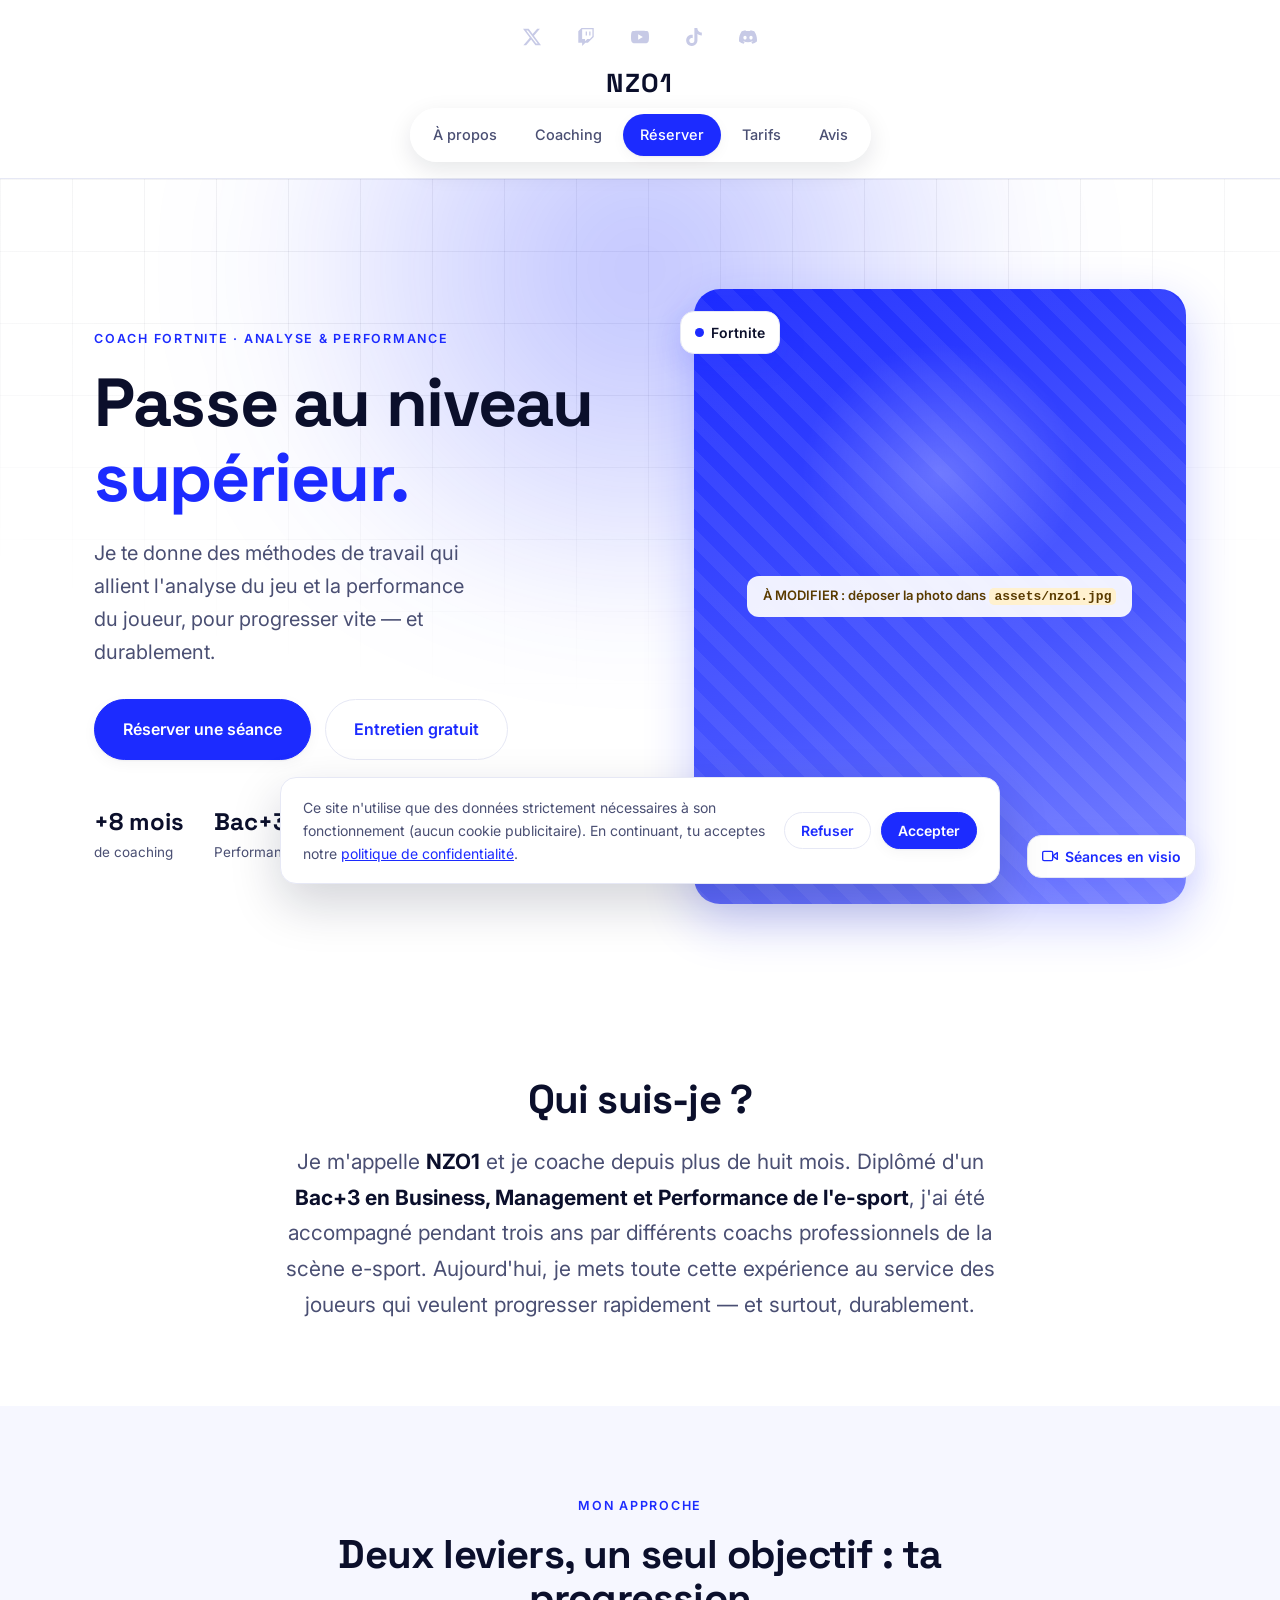
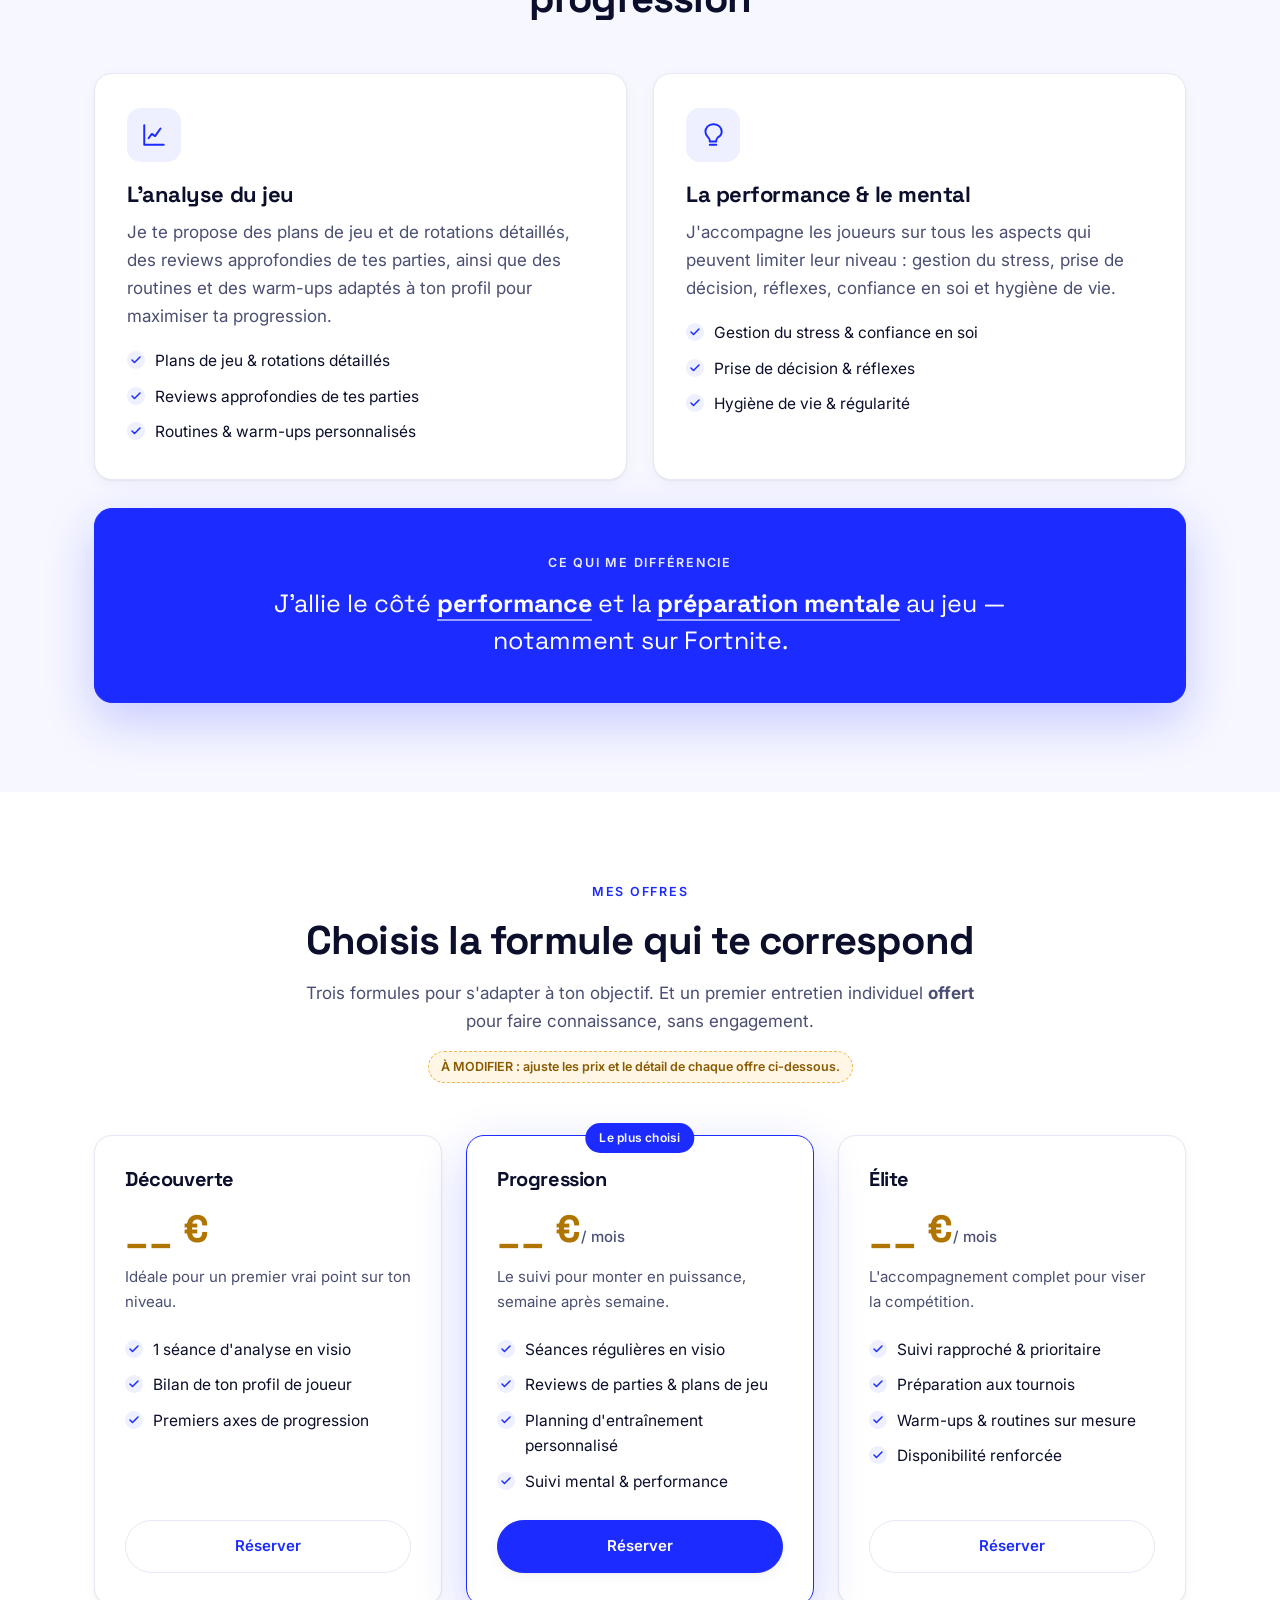
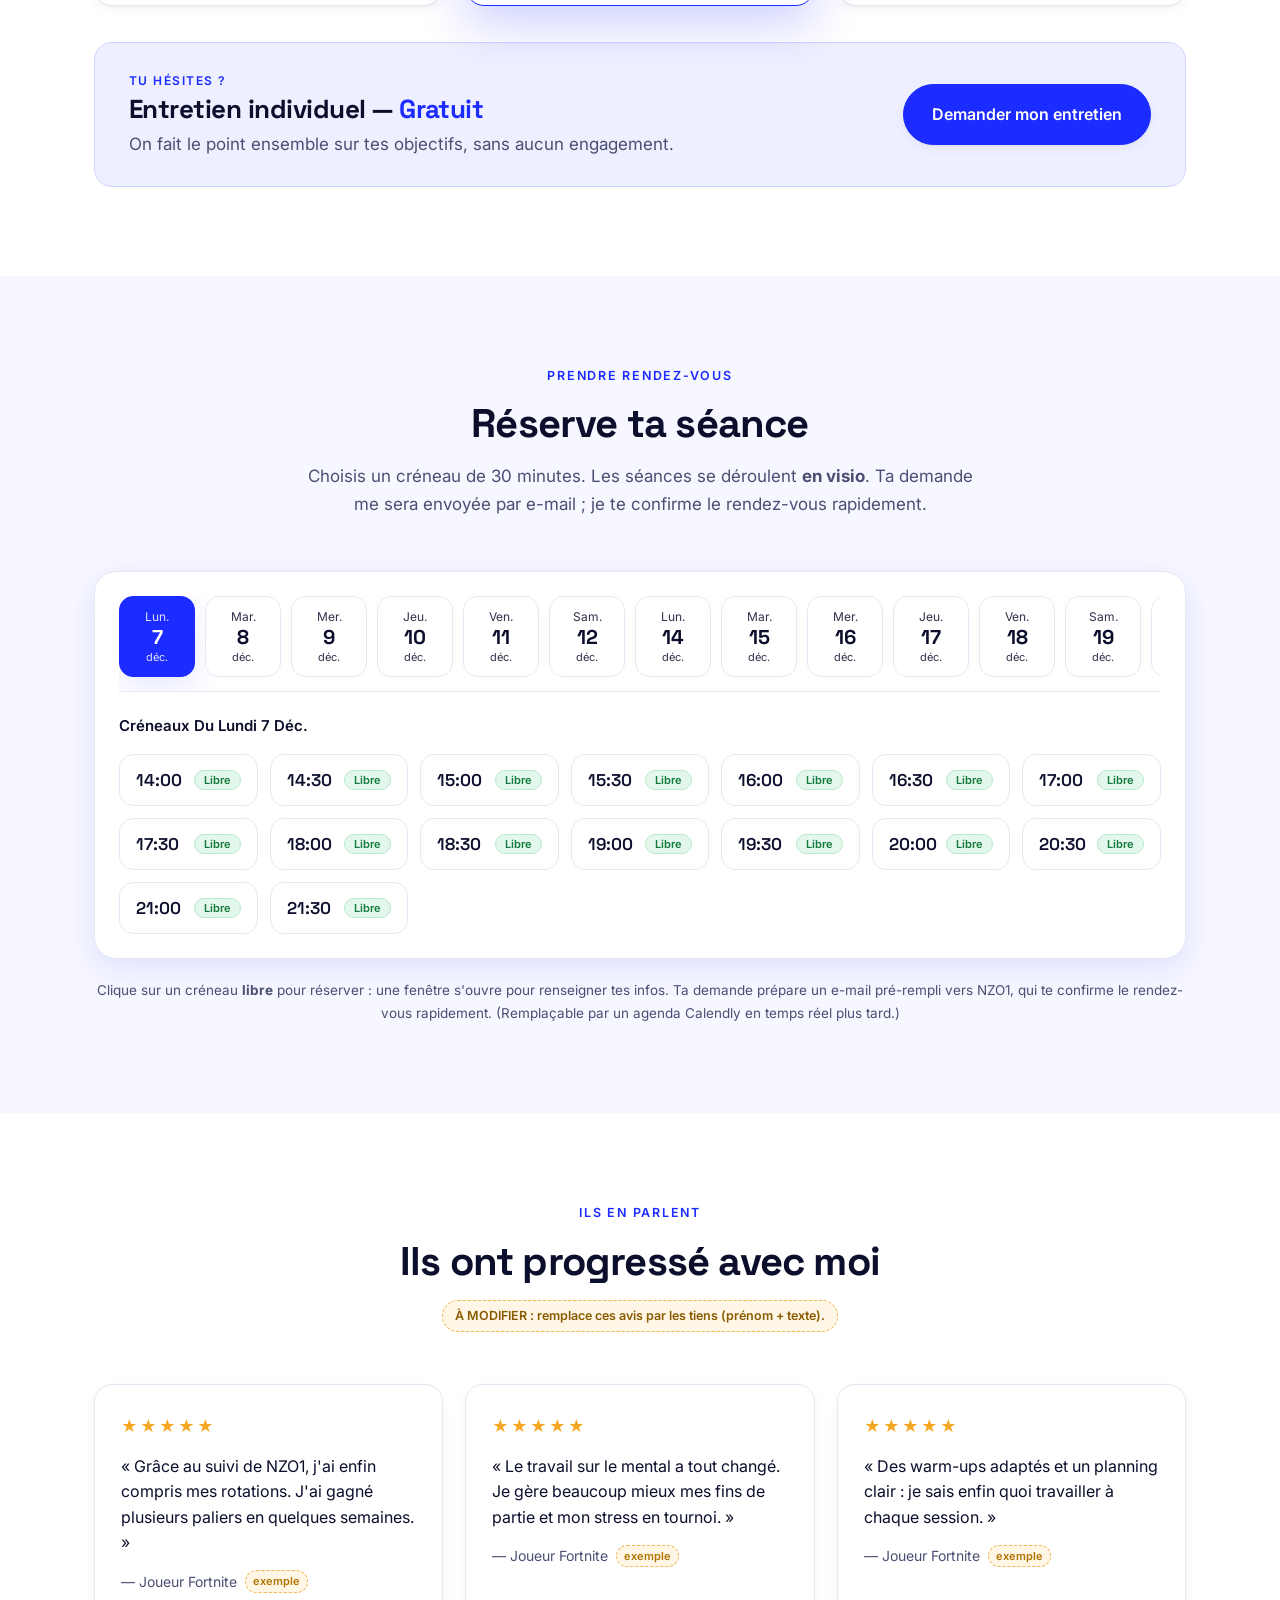
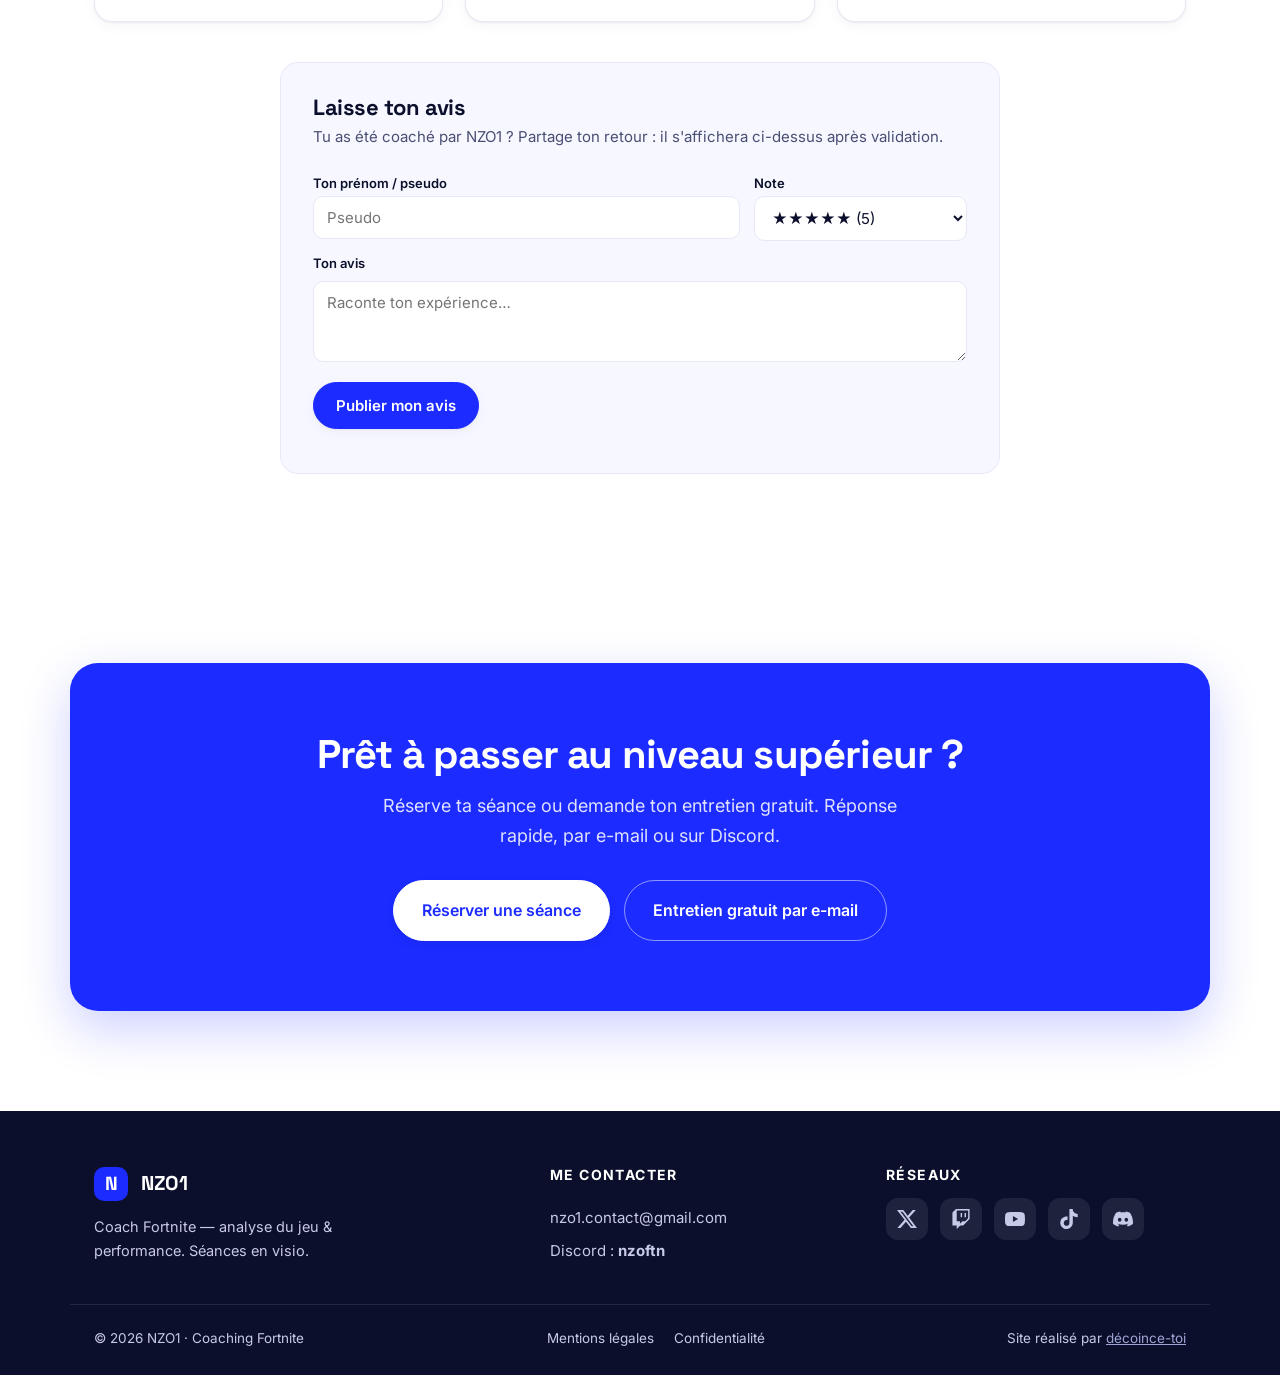
==== commit 4d0c70fb: "Refonte suite retours : header centre + reseaux, fond quadrille, planning en modale - Header : logo " ====
--- a/index.html
+++ b/index.html
@@ -22,17 +22,33 @@
 
   <!-- ============ NAV ============ -->
   <header class="nav" id="top">
-    <div class="nav__inner">
-      <a href="#top" class="brand" aria-label="NZO1 — accueil">
-        <span class="brand__mark" aria-hidden="true">N</span>
-        <span class="brand__text">NZO1</span>
-      </a>
-
-      <nav class="nav__links" aria-label="Navigation principale">
+    <div class="nav__top">
+      <div class="socials socials--top" aria-label="Réseaux de NZO1">
+        <a href="https://x.com/nzo1_" target="_blank" rel="noopener" aria-label="NZO1 sur X">
+          <svg viewBox="0 0 24 24" width="18" height="18" fill="currentColor" aria-hidden="true"><path d="M18.901 1.153h3.68l-8.04 9.19L24 22.846h-7.406l-5.8-7.584-6.638 7.584H.474l8.6-9.83L0 1.154h7.594l5.243 6.932ZM17.61 20.644h2.039L6.486 3.24H4.298Z"/></svg>
+        </a>
+        <a href="https://www.twitch.tv/nzo1_" target="_blank" rel="noopener" aria-label="NZO1 sur Twitch">
+          <svg viewBox="0 0 24 24" width="18" height="18" fill="currentColor" aria-hidden="true"><path d="M11.571 4.714h1.715v5.143H11.57zm4.715 0H18v5.143h-1.714zM6 0L1.714 4.286v15.428h5.143V24l4.286-4.286h3.428L22.286 12V0zm14.571 11.143l-3.428 3.428h-3.429l-3 3v-3H6.857V1.714h13.714z"/></svg>
+        </a>
+        <a href="https://www.youtube.com/@nzo.coaching" target="_blank" rel="noopener" aria-label="NZO1 sur YouTube">
+          <svg viewBox="0 0 24 24" width="18" height="18" fill="currentColor" aria-hidden="true"><path d="M23.498 6.186a3.016 3.016 0 0 0-2.122-2.136C19.505 3.545 12 3.545 12 3.545s-7.505 0-9.377.505A3.017 3.017 0 0 0 .502 6.186C0 8.07 0 12 0 12s0 3.93.502 5.814a3.016 3.016 0 0 0 2.122 2.136c1.871.505 9.376.505 9.376.505s7.505 0 9.377-.505a3.015 3.015 0 0 0 2.122-2.136C24 15.93 24 12 24 12s0-3.93-.502-5.814zM9.545 15.568V8.432L15.818 12l-6.273 3.568z"/></svg>
+        </a>
+        <a href="https://www.tiktok.com/@nzo1_ftn" target="_blank" rel="noopener" aria-label="NZO1 sur TikTok">
+          <svg viewBox="0 0 24 24" width="18" height="18" fill="currentColor" aria-hidden="true"><path d="M12.525.02c1.31-.02 2.61-.01 3.91-.02.08 1.53.63 3.09 1.75 4.17 1.12 1.11 2.7 1.62 4.24 1.79v4.03c-1.44-.05-2.89-.35-4.2-.97-.57-.26-1.1-.59-1.62-.93-.01 2.92.01 5.84-.02 8.75-.08 1.4-.54 2.79-1.35 3.94-1.31 1.92-3.58 3.17-5.91 3.21-1.43.08-2.86-.31-4.08-1.03-2.02-1.19-3.44-3.37-3.65-5.71-.02-.5-.03-1-.01-1.49.18-1.9 1.12-3.72 2.58-4.96 1.66-1.44 3.98-2.13 6.15-1.72.02 1.48-.04 2.96-.04 4.44-.99-.32-2.15-.23-3.02.37-.63.41-1.11 1.04-1.36 1.75-.21.51-.15 1.07-.14 1.61.24 1.64 1.82 3.02 3.5 2.87 1.12-.01 2.19-.66 2.77-1.61.19-.33.4-.67.41-1.06.1-1.79.06-3.57.07-5.36.01-4.03-.01-8.05.02-12.07z"/></svg>
+        </a>
+        <a href="https://discord.com/users/nzoftn" target="_blank" rel="noopener" aria-label="NZO1 sur Discord">
+          <svg viewBox="0 0 24 24" width="18" height="18" fill="currentColor" aria-hidden="true"><path d="M20.317 4.3698a19.7913 19.7913 0 0 0-4.8851-1.5152.0741.0741 0 0 0-.0785.0371c-.211.3753-.4447.8648-.6083 1.2495-1.8447-.2762-3.68-.2762-5.4868 0-.1636-.3933-.4058-.8742-.6177-1.2495a.077.077 0 0 0-.0785-.037 19.7363 19.7363 0 0 0-4.8852 1.515.0699.0699 0 0 0-.0321.0277C.5334 9.0458-.319 13.5799.0992 18.0578a.0824.0824 0 0 0 .0312.0561c2.0528 1.5076 4.0413 2.4228 5.9929 3.0294a.0777.0777 0 0 0 .0842-.0276c.4616-.6304.8731-1.2952 1.226-1.9942a.076.076 0 0 0-.0416-.1057c-.6528-.2476-1.2743-.5495-1.8722-.8923a.077.077 0 0 1-.0076-.1277c.1258-.0943.2517-.1923.3718-.2914a.0743.0743 0 0 1 .0776-.0105c3.9278 1.7933 8.18 1.7933 12.0614 0a.0739.0739 0 0 1 .0785.0095c.1202.099.246.1981.3728.2924a.077.077 0 0 1-.0066.1276 12.2986 12.2986 0 0 1-1.873.8914.0766.0766 0 0 0-.0407.1067c.3604.698.7719 1.3628 1.225 1.9932a.076.076 0 0 0 .0842.0286c1.961-.6067 3.9495-1.5219 6.0023-3.0294a.077.077 0 0 0 .0313-.0552c.5004-5.177-.8382-9.6739-3.5485-13.6604a.061.061 0 0 0-.0312-.0286zM8.02 15.3312c-1.1825 0-2.1569-1.0857-2.1569-2.419 0-1.3332.9555-2.4189 2.157-2.4189 1.2108 0 2.1757 1.0952 2.1568 2.419 0 1.3332-.9555 2.4189-2.1569 2.4189zm7.9748 0c-1.1825 0-2.1569-1.0857-2.1569-2.419 0-1.3332.9554-2.4189 2.1569-2.4189 1.2108 0 2.1757 1.0952 2.1568 2.419 0 1.3332-.946 2.4189-2.1568 2.4189z"/></svg>
+        </a>
+      </div>
+
+      <a href="#top" class="brand" aria-label="NZO1 — accueil">NZO1</a>
+
+      <nav class="nav__pill" aria-label="Navigation principale">
+        <a href="#apropos">À propos</a>
         <a href="#approche">Coaching</a>
+        <a href="#reserver" class="nav__pill-cta">Réserver</a>
         <a href="#tarifs">Tarifs</a>
         <a href="#avis">Avis</a>
-        <a href="#reserver" class="btn btn--small">Réserver</a>
       </nav>
 
       <button class="nav__burger" id="burger" aria-label="Ouvrir le menu" aria-expanded="false" aria-controls="mobileMenu">
@@ -41,10 +57,18 @@
     </div>
 
     <div class="nav__mobile" id="mobileMenu" hidden>
+      <a href="#apropos">À propos</a>
       <a href="#approche">Coaching</a>
       <a href="#tarifs">Tarifs</a>
       <a href="#avis">Avis</a>
       <a href="#reserver" class="btn">Réserver une séance</a>
+      <div class="nav__mobile-socials" aria-label="Réseaux de NZO1">
+        <a href="https://x.com/nzo1_" target="_blank" rel="noopener" aria-label="NZO1 sur X"><svg viewBox="0 0 24 24" width="19" height="19" fill="currentColor" aria-hidden="true"><path d="M18.901 1.153h3.68l-8.04 9.19L24 22.846h-7.406l-5.8-7.584-6.638 7.584H.474l8.6-9.83L0 1.154h7.594l5.243 6.932ZM17.61 20.644h2.039L6.486 3.24H4.298Z"/></svg></a>
+        <a href="https://www.twitch.tv/nzo1_" target="_blank" rel="noopener" aria-label="NZO1 sur Twitch"><svg viewBox="0 0 24 24" width="19" height="19" fill="currentColor" aria-hidden="true"><path d="M11.571 4.714h1.715v5.143H11.57zm4.715 0H18v5.143h-1.714zM6 0L1.714 4.286v15.428h5.143V24l4.286-4.286h3.428L22.286 12V0zm14.571 11.143l-3.428 3.428h-3.429l-3 3v-3H6.857V1.714h13.714z"/></svg></a>
+        <a href="https://www.youtube.com/@nzo.coaching" target="_blank" rel="noopener" aria-label="NZO1 sur YouTube"><svg viewBox="0 0 24 24" width="19" height="19" fill="currentColor" aria-hidden="true"><path d="M23.498 6.186a3.016 3.016 0 0 0-2.122-2.136C19.505 3.545 12 3.545 12 3.545s-7.505 0-9.377.505A3.017 3.017 0 0 0 .502 6.186C0 8.07 0 12 0 12s0 3.93.502 5.814a3.016 3.016 0 0 0 2.122 2.136c1.871.505 9.376.505 9.376.505s7.505 0 9.377-.505a3.015 3.015 0 0 0 2.122-2.136C24 15.93 24 12 24 12s0-3.93-.502-5.814zM9.545 15.568V8.432L15.818 12l-6.273 3.568z"/></svg></a>
+        <a href="https://www.tiktok.com/@nzo1_ftn" target="_blank" rel="noopener" aria-label="NZO1 sur TikTok"><svg viewBox="0 0 24 24" width="19" height="19" fill="currentColor" aria-hidden="true"><path d="M12.525.02c1.31-.02 2.61-.01 3.91-.02.08 1.53.63 3.09 1.75 4.17 1.12 1.11 2.7 1.62 4.24 1.79v4.03c-1.44-.05-2.89-.35-4.2-.97-.57-.26-1.1-.59-1.62-.93-.01 2.92.01 5.84-.02 8.75-.08 1.4-.54 2.79-1.35 3.94-1.31 1.92-3.58 3.17-5.91 3.21-1.43.08-2.86-.31-4.08-1.03-2.02-1.19-3.44-3.37-3.65-5.71-.02-.5-.03-1-.01-1.49.18-1.9 1.12-3.72 2.58-4.96 1.66-1.44 3.98-2.13 6.15-1.72.02 1.48-.04 2.96-.04 4.44-.99-.32-2.15-.23-3.02.37-.63.41-1.11 1.04-1.36 1.75-.21.51-.15 1.07-.14 1.61.24 1.64 1.82 3.02 3.5 2.87 1.12-.01 2.19-.66 2.77-1.61.19-.33.4-.67.41-1.06.1-1.79.06-3.57.07-5.36.01-4.03-.01-8.05.02-12.07z"/></svg></a>
+        <a href="https://discord.com/users/nzoftn" target="_blank" rel="noopener" aria-label="NZO1 sur Discord"><svg viewBox="0 0 24 24" width="19" height="19" fill="currentColor" aria-hidden="true"><path d="M20.317 4.3698a19.7913 19.7913 0 0 0-4.8851-1.5152.0741.0741 0 0 0-.0785.0371c-.211.3753-.4447.8648-.6083 1.2495-1.8447-.2762-3.68-.2762-5.4868 0-.1636-.3933-.4058-.8742-.6177-1.2495a.077.077 0 0 0-.0785-.037 19.7363 19.7363 0 0 0-4.8852 1.515.0699.0699 0 0 0-.0321.0277C.5334 9.0458-.319 13.5799.0992 18.0578a.0824.0824 0 0 0 .0312.0561c2.0528 1.5076 4.0413 2.4228 5.9929 3.0294a.0777.0777 0 0 0 .0842-.0276c.4616-.6304.8731-1.2952 1.226-1.9942a.076.076 0 0 0-.0416-.1057c-.6528-.2476-1.2743-.5495-1.8722-.8923a.077.077 0 0 1-.0076-.1277c.1258-.0943.2517-.1923.3718-.2914a.0743.0743 0 0 1 .0776-.0105c3.9278 1.7933 8.18 1.7933 12.0614 0a.0739.0739 0 0 1 .0785.0095c.1202.099.246.1981.3728.2924a.077.077 0 0 1-.0066.1276 12.2986 12.2986 0 0 1-1.873.8914.0766.0766 0 0 0-.0407.1067c.3604.698.7719 1.3628 1.225 1.9932a.076.076 0 0 0 .0842.0286c1.961-.6067 3.9495-1.5219 6.0023-3.0294a.077.077 0 0 0 .0313-.0552c.5004-5.177-.8382-9.6739-3.5485-13.6604a.061.061 0 0 0-.0312-.0286zM8.02 15.3312c-1.1825 0-2.1569-1.0857-2.1569-2.419 0-1.3332.9555-2.4189 2.157-2.4189 1.2108 0 2.1757 1.0952 2.1568 2.419 0 1.3332-.9555 2.4189-2.1569 2.4189zm7.9748 0c-1.1825 0-2.1569-1.0857-2.1569-2.419 0-1.3332.9554-2.4189 2.1569-2.4189 1.2108 0 2.1757 1.0952 2.1568 2.419 0 1.3332-.946 2.4189-2.1568 2.4189z"/></svg></a>
+      </div>
     </div>
   </header>
 
@@ -67,8 +91,7 @@
           </div>
           <ul class="hero__stats" aria-label="Repères">
             <li><strong>+8&nbsp;mois</strong><span>de coaching</span></li>
-            <li><strong>Bac+3</strong><span>e-sport</span></li>
-            <li><strong>3&nbsp;ans</strong><span>formé par des pros</span></li>
+            <li><strong>Bac+3</strong><span>Performance e-sport</span></li>
           </ul>
         </div>
 
@@ -146,23 +169,12 @@
           </article>
         </div>
 
-        <div class="forwho reveal">
-          <div class="forwho__main">
-            <h3>Pour qui&nbsp;?</h3>
-            <p>
-              Pour les joueurs de <strong>15&nbsp;ans et plus</strong> qui veulent progresser
-              rapidement, se préparer pour un tournoi ou viser le haut niveau. Avant chaque
-              compétition, j'analyse ton profil, je te prépare et je te conseille, avec un
-              planning d'entraînement détaillé et des warm-ups spécifiques.
-            </p>
-          </div>
-          <div class="forwho__diff">
-            <p class="forwho__diff-label">Ce qui me différencie</p>
-            <p>
-              J'allie le côté <strong>performance</strong> et la <strong>préparation mentale</strong>
-              au jeu&nbsp;— notamment sur Fortnite.
-            </p>
-          </div>
+        <div class="diff-band reveal">
+          <p class="diff-band__label">Ce qui me différencie</p>
+          <p class="diff-band__text">
+            J'allie le côté <strong>performance</strong> et la <strong>préparation mentale</strong>
+            au jeu&nbsp;— notamment sur Fortnite.
+          </p>
         </div>
       </div>
     </section>
@@ -244,56 +256,56 @@
           </p>
         </header>
 
-        <div class="booking__grid reveal">
-          <!-- Étape 1 : jour -->
-          <div class="booking__col">
-            <p class="booking__step">1. Choisis un jour</p>
-            <div class="days" id="days" role="listbox" aria-label="Jours disponibles"></div>
+        <div class="agenda reveal">
+          <div class="agenda__days" id="days" role="tablist" aria-label="Choisis un jour"></div>
+          <div class="agenda__panel">
+            <p class="agenda__label" id="agendaLabel">Créneaux disponibles</p>
+            <div class="agenda__slots" id="slots" role="list" aria-label="Créneaux de 30 minutes"></div>
           </div>
-
-          <!-- Étape 2 : heure -->
-          <div class="booking__col">
-            <p class="booking__step">2. Choisis un créneau</p>
-            <div class="slots" id="slots" role="listbox" aria-label="Créneaux disponibles">
-              <p class="slots__hint">Sélectionne d'abord un jour.</p>
-            </div>
-          </div>
-
-          <!-- Étape 3 : coordonnées -->
-          <div class="booking__col">
-            <p class="booking__step">3. Tes informations</p>
-            <form class="booking__form" id="bookingForm" novalidate>
-              <div class="selected-slot" id="selectedSlot" aria-live="polite">Aucun créneau sélectionné</div>
-
-              <label for="bk-name">Prénom / pseudo</label>
-              <input type="text" id="bk-name" name="name" autocomplete="nickname" required placeholder="Ton pseudo en jeu" />
-
-              <label for="bk-level">Jeu &amp; niveau actuel</label>
-              <input type="text" id="bk-level" name="level" placeholder="Ex. Fortnite — Champion / Arène 4500" />
-
-              <label for="bk-offer">Offre souhaitée</label>
-              <select id="bk-offer" name="offer">
-                <option value="Entretien gratuit">Entretien gratuit (découverte)</option>
-                <option value="Découverte">Découverte</option>
-                <option value="Progression">Progression</option>
-                <option value="Élite">Élite</option>
-              </select>
-
-              <label for="bk-msg">Ton objectif (facultatif)</label>
-              <textarea id="bk-msg" name="message" rows="3" placeholder="Ce que tu veux travailler en priorité…"></textarea>
-
-              <button type="submit" class="btn btn--block" id="bookingSubmit">Confirmer ma demande</button>
-              <p class="booking__alt">
-                Tu préfères Discord&nbsp;? Écris-moi&nbsp;:
-                <button type="button" class="linklike" id="copyDiscord" data-discord="nzoftn">nzoftn</button>
-              </p>
-            </form>
-          </div>
         </div>
         <p class="booking__legal">
-          Astuce&nbsp;: ce planning prépare automatiquement un e-mail pré-rempli avec ton créneau.
-          Il pourra être remplacé par un agenda Calendly en temps réel quand tu le souhaites.
+          Clique sur un créneau <strong>libre</strong> pour réserver&nbsp;: une fenêtre s'ouvre pour
+          renseigner tes infos. Ta demande prépare un e-mail pré-rempli vers NZO1, qui te confirme
+          le rendez-vous rapidement. (Remplaçable par un agenda Calendly en temps réel plus tard.)
         </p>
+      </div>
+
+      <!-- Modale de réservation -->
+      <div class="modal" id="bookingModal" hidden>
+        <div class="modal__overlay" data-close></div>
+        <div class="modal__box" role="dialog" aria-modal="true" aria-labelledby="modalTitle">
+          <button class="modal__close" id="modalClose" type="button" aria-label="Fermer la fenêtre">
+            <svg viewBox="0 0 24 24" width="22" height="22" fill="none" stroke="currentColor" stroke-width="2" stroke-linecap="round"><line x1="18" y1="6" x2="6" y2="18"/><line x1="6" y1="6" x2="18" y2="18"/></svg>
+          </button>
+          <p class="eyebrow">Réservation</p>
+          <h3 id="modalTitle">Réserve ce créneau</h3>
+          <div class="selected-slot is-set" id="selectedSlot" aria-live="polite">—</div>
+
+          <form class="booking__form" id="bookingForm" novalidate>
+            <label for="bk-name">Prénom / pseudo</label>
+            <input type="text" id="bk-name" name="name" autocomplete="nickname" required placeholder="Ton pseudo en jeu" />
+
+            <label for="bk-level">Jeu &amp; niveau actuel</label>
+            <input type="text" id="bk-level" name="level" placeholder="Ex. Fortnite — Champion / Arène 4500" />
+
+            <label for="bk-offer">Offre souhaitée</label>
+            <select id="bk-offer" name="offer">
+              <option value="Entretien gratuit">Entretien gratuit (découverte)</option>
+              <option value="Découverte">Découverte</option>
+              <option value="Progression">Progression</option>
+              <option value="Élite">Élite</option>
+            </select>
+
+            <label for="bk-msg">Ton objectif (facultatif)</label>
+            <textarea id="bk-msg" name="message" rows="3" placeholder="Ce que tu veux travailler en priorité…"></textarea>
+
+            <button type="submit" class="btn btn--block" id="bookingSubmit">Confirmer ma demande</button>
+            <p class="booking__alt">
+              Tu préfères Discord&nbsp;? Écris-moi&nbsp;:
+              <button type="button" class="linklike" id="copyDiscord" data-discord="nzoftn">nzoftn</button>
+            </p>
+          </form>
+        </div>
       </div>
     </section>
 
--- a/styles.css
+++ b/styles.css
@@ -65,7 +65,9 @@
 .btn--block { width: 100%; }
 
 /* ---------- Marque ---------- */
-.brand { display: inline-flex; align-items: center; gap: 10px; font-weight: 700; }
+.brand { font-family: 'Space Grotesk', sans-serif; font-weight: 700; font-size: 26px;
+  letter-spacing: .05em; color: var(--ink); line-height: 1; transition: color .2s var(--ease); }
+.brand:hover { color: var(--blue); }
 .brand__mark {
   display: grid; place-items: center; width: 34px; height: 34px;
   background: var(--blue); color: var(--white);
@@ -98,19 +100,47 @@
    ========================================================= */
 .nav {
   position: sticky; top: 0; z-index: 50;
-  background: rgba(255,255,255,.82); backdrop-filter: saturate(180%) blur(14px);
+  background: rgba(255,255,255,.72); backdrop-filter: saturate(180%) blur(14px);
   border-bottom: 1px solid var(--line);
 }
-.nav__inner { display: flex; align-items: center; justify-content: space-between;
-  max-width: var(--maxw); margin: 0 auto; padding: 14px 24px; }
-.nav__links { display: flex; align-items: center; gap: 30px; }
-.nav__links a { font-weight: 500; font-size: 15px; color: var(--ink-soft); transition: color .2s; }
-.nav__links a:hover { color: var(--blue); }
-.nav__links .btn { color: var(--white); }
-.nav__links .btn:hover { color: var(--white); }
-
-.nav__burger { display: none; flex-direction: column; gap: 5px; background: none; border: 0;
-  padding: 8px; cursor: pointer; }
+.nav__top {
+  position: relative;
+  display: flex; flex-direction: column; align-items: center; gap: 12px;
+  max-width: var(--maxw); margin: 0 auto; padding: 16px 24px;
+  transition: padding .3s var(--ease), gap .3s var(--ease);
+}
+
+/* réseaux en haut */
+.socials--top { display: flex; gap: 8px; }
+.socials--top a {
+  display: grid; place-items: center; width: 34px; height: 34px; border-radius: 10px;
+  color: var(--ink-soft); background: rgba(11,15,43,.045);
+  transition: background .2s, color .2s, transform .2s;
+}
+.socials--top a:hover { background: var(--blue); color: var(--white); transform: translateY(-2px); }
+
+/* pill de navigation — effet de verre */
+.nav__pill {
+  display: inline-flex; align-items: center; gap: 4px;
+  background: rgba(255,255,255,.55); backdrop-filter: blur(14px) saturate(160%);
+  border: 1px solid rgba(255,255,255,.8); box-shadow: 0 8px 24px rgba(11,15,43,.10);
+  border-radius: 999px; padding: 5px;
+}
+.nav__pill a {
+  padding: 9px 17px; border-radius: 999px; font-weight: 500; font-size: 14.5px;
+  color: var(--ink-soft); transition: color .2s, background .2s;
+}
+.nav__pill a:hover { color: var(--blue); background: rgba(28,43,255,.07); }
+.nav__pill-cta { background: var(--blue); color: var(--white) !important; box-shadow: var(--shadow-sm); }
+.nav__pill-cta:hover { background: var(--blue-dark) !important; color: var(--white) !important; }
+
+/* compactage au scroll */
+.nav.scrolled .nav__top { padding-top: 10px; padding-bottom: 10px; gap: 10px; }
+.nav.scrolled .socials--top { display: none; }
+.nav.scrolled .brand { font-size: 20px; }
+
+.nav__burger { display: none; position: absolute; right: 20px; top: 50%; transform: translateY(-50%);
+  flex-direction: column; gap: 5px; background: none; border: 0; padding: 8px; cursor: pointer; }
 .nav__burger span { width: 24px; height: 2px; background: var(--ink); border-radius: 2px;
   transition: transform .25s, opacity .25s; }
 .nav__burger[aria-expanded="true"] span:nth-child(1) { transform: translateY(7px) rotate(45deg); }
@@ -121,17 +151,32 @@
   border-top: 1px solid var(--line); background: var(--white); }
 .nav__mobile a { padding: 12px 6px; font-weight: 500; color: var(--ink); border-radius: 10px; }
 .nav__mobile a.btn { color: var(--white); justify-content: center; margin-top: 6px; }
+.nav__mobile-socials { display: flex; gap: 10px; margin-top: 12px; padding-top: 14px; border-top: 1px solid var(--line); }
+.nav__mobile-socials a { display: grid; place-items: center; width: 42px; height: 42px; padding: 0; border-radius: 10px;
+  color: var(--ink-soft); background: rgba(11,15,43,.045); transition: background .2s, color .2s; }
+.nav__mobile-socials a:hover { background: var(--blue); color: var(--white); }
 
 /* =========================================================
    HERO
    ========================================================= */
 .hero { position: relative; padding: clamp(56px, 9vw, 110px) 0 clamp(60px, 8vw, 90px); overflow: hidden; }
-.hero__bg {
-  position: absolute; inset: 0; z-index: -1;
-  background:
-    radial-gradient(60% 60% at 80% 0%, rgba(28,43,255,.10), transparent 60%),
-    radial-gradient(50% 50% at 0% 100%, rgba(28,43,255,.06), transparent 60%),
-    linear-gradient(180deg, var(--blue-tint), var(--white) 70%);
+.hero__bg { position: absolute; inset: 0; z-index: -1; overflow: hidden; background: var(--white); }
+/* grille à grands carreaux (façon HETECH, adaptée en clair) */
+.hero__bg::before {
+  content: ""; position: absolute; inset: 0;
+  background-image:
+    linear-gradient(to right, rgba(11,15,43,.06) 1px, transparent 1px),
+    linear-gradient(to bottom, rgba(11,15,43,.06) 1px, transparent 1px);
+  background-size: 72px 72px;
+  -webkit-mask-image: radial-gradient(ellipse 92% 78% at 50% 0%, #000 34%, transparent 82%);
+  mask-image: radial-gradient(ellipse 92% 78% at 50% 0%, #000 34%, transparent 82%);
+}
+/* lueur bleue floutée */
+.hero__bg::after {
+  content: ""; position: absolute; top: -240px; left: 50%; transform: translateX(-50%);
+  width: 960px; height: 660px; max-width: 130%; border-radius: 50%;
+  background: radial-gradient(circle at 50% 50%, rgba(28,43,255,.30), rgba(28,43,255,.10) 45%, transparent 70%);
+  filter: blur(64px);
 }
 .hero__inner { display: grid; grid-template-columns: 1.05fr .95fr; gap: 56px; align-items: center; }
 .hero__title { font-size: clamp(40px, 7vw, 68px); font-weight: 700; }
@@ -211,17 +256,14 @@
   background-repeat: no-repeat; background-position: center;
 }
 
-.forwho { display: grid; grid-template-columns: 1.4fr 1fr; gap: 24px; margin-top: 28px; }
-.forwho__main, .forwho__diff {
-  background: var(--white); border: 1px solid var(--line); border-radius: var(--radius); padding: 30px 32px;
-}
-.forwho__main h3 { font-size: 20px; margin-bottom: 12px; }
-.forwho__main p { color: var(--ink-soft); }
-.forwho__main strong { color: var(--ink); }
-.forwho__diff { background: var(--blue); color: var(--white); border-color: var(--blue); box-shadow: var(--shadow-blue); }
-.forwho__diff-label { text-transform: uppercase; letter-spacing: .12em; font-size: 12px; font-weight: 600; opacity: .85; margin-bottom: 10px; }
-.forwho__diff p:not(.forwho__diff-label) { font-size: 18px; line-height: 1.5; }
-.forwho__diff strong { color: var(--white); border-bottom: 2px solid rgba(255,255,255,.5); }
+.diff-band {
+  margin-top: 28px; text-align: center;
+  background: var(--blue); color: var(--white); border: 1px solid var(--blue);
+  border-radius: var(--radius); padding: clamp(30px, 5vw, 44px) 32px; box-shadow: var(--shadow-blue);
+}
+.diff-band__label { text-transform: uppercase; letter-spacing: .14em; font-size: 12.5px; font-weight: 600; opacity: .9; margin-bottom: 12px; }
+.diff-band__text { font-family: 'Space Grotesk', sans-serif; font-size: clamp(19px, 2.6vw, 25px); line-height: 1.45; max-width: 46ch; margin: 0 auto; }
+.diff-band__text strong { color: var(--white); border-bottom: 2px solid rgba(255,255,255,.55); }
 
 /* =========================================================
    TARIFS
@@ -261,36 +303,62 @@
    BOOKING / PLANNING
    ========================================================= */
 .booking { padding: clamp(48px, 7vw, 90px) 0; background: var(--blue-tint); }
-.booking__grid {
-  display: grid; grid-template-columns: .9fr 1.1fr 1.1fr; gap: 22px;
+.agenda {
   background: var(--white); border: 1px solid var(--line); border-radius: 22px;
-  padding: 28px; box-shadow: var(--shadow-md);
-}
-.booking__step { font-weight: 600; font-size: 14px; color: var(--ink); margin-bottom: 16px; }
-.booking__col { border-right: 1px solid var(--line); padding-right: 22px; min-width: 0; }
-.booking__col:last-child { border-right: 0; padding-right: 0; }
-
-.days { display: flex; flex-direction: column; gap: 8px; max-height: 360px; overflow-y: auto; padding-right: 4px; }
-.day {
-  display: flex; align-items: center; justify-content: space-between;
-  border: 1px solid var(--line); border-radius: 12px; padding: 12px 14px;
-  cursor: pointer; background: var(--white); font-size: 14.5px; transition: border-color .2s, background .2s;
-  text-align: left; font-family: inherit; color: var(--ink);
-}
-.day:hover { border-color: var(--blue); background: var(--blue-soft); }
-.day[aria-selected="true"] { border-color: var(--blue); background: var(--blue); color: var(--white); }
-.day .day__dow { text-transform: capitalize; font-weight: 600; }
-.day .day__date { opacity: .8; font-size: 13px; }
-
-.slots { display: grid; grid-template-columns: repeat(auto-fill, minmax(78px, 1fr)); gap: 8px; align-content: start; max-height: 360px; overflow-y: auto; }
-.slots__hint { grid-column: 1 / -1; color: var(--ink-soft); font-size: 14px; }
-.slot {
-  border: 1px solid var(--line); border-radius: 10px; padding: 10px 6px; text-align: center;
-  cursor: pointer; background: var(--white); font-size: 14px; font-weight: 500; color: var(--ink);
-  font-family: inherit; transition: border-color .2s, background .2s, color .2s;
-}
-.slot:hover { border-color: var(--blue); background: var(--blue-soft); }
-.slot[aria-selected="true"] { border-color: var(--blue); background: var(--blue); color: var(--white); }
+  padding: 24px; box-shadow: var(--shadow-md);
+}
+/* onglets de jours */
+.agenda__days {
+  display: flex; gap: 10px; overflow-x: auto; padding-bottom: 14px; margin-bottom: 22px;
+  border-bottom: 1px solid var(--line);
+}
+.agenda__day {
+  flex: 0 0 auto; display: flex; flex-direction: column; align-items: center; gap: 3px;
+  min-width: 76px; padding: 12px 10px; border-radius: 14px; cursor: pointer;
+  border: 1px solid var(--line); background: var(--white); font-family: inherit; color: var(--ink);
+  transition: border-color .2s, background .2s, color .2s, transform .2s;
+}
+.agenda__day:hover { border-color: var(--blue); background: var(--blue-soft); }
+.agenda__day[aria-selected="true"] { border-color: var(--blue); background: var(--blue); color: var(--white); box-shadow: var(--shadow-md); }
+.agenda__day-dow { font-size: 12px; text-transform: capitalize; opacity: .85; }
+.agenda__day-num { font-family: 'Space Grotesk', sans-serif; font-size: 20px; font-weight: 700; line-height: 1; }
+.agenda__day-mon { font-size: 11px; opacity: .85; }
+
+.agenda__label { font-weight: 600; font-size: 15px; color: var(--ink); margin-bottom: 16px; text-transform: capitalize; }
+.agenda__slots { display: grid; grid-template-columns: repeat(auto-fill, minmax(124px, 1fr)); gap: 12px; }
+.agenda__slot {
+  display: flex; align-items: center; justify-content: space-between; gap: 8px;
+  border: 1px solid var(--line); border-radius: 14px; padding: 14px 16px;
+  cursor: pointer; background: var(--white); font-family: inherit; color: var(--ink);
+  transition: border-color .2s, background .2s, transform .2s, box-shadow .2s;
+}
+.agenda__slot:hover { border-color: var(--blue); background: var(--blue-soft); transform: translateY(-2px); box-shadow: var(--shadow-sm); }
+.agenda__slot-time { font-family: 'Space Grotesk', sans-serif; font-size: 17px; font-weight: 600; }
+.agenda__slot-tag {
+  font-size: 11px; font-weight: 600; color: #157A3D; background: #E4F7EC;
+  border: 1px solid #B7E9CA; border-radius: 999px; padding: 2px 9px;
+}
+
+/* MODALE de réservation */
+.modal { position: fixed; inset: 0; z-index: 80; display: flex; align-items: center; justify-content: center; padding: 20px; }
+.modal[hidden] { display: none; }
+.modal__overlay { position: absolute; inset: 0; background: rgba(11,15,43,.55); backdrop-filter: blur(3px); animation: fadeIn .2s var(--ease); }
+.modal__box {
+  position: relative; z-index: 1; width: 100%; max-width: 460px; max-height: 90vh; overflow-y: auto;
+  background: var(--white); border-radius: 22px; padding: 32px 30px;
+  box-shadow: 0 30px 70px rgba(11,15,43,.35); animation: popIn .25s var(--ease);
+}
+.modal__box .eyebrow { margin-bottom: 6px; }
+.modal__box h3 { font-size: 24px; margin-bottom: 16px; }
+.modal__box .selected-slot { margin-bottom: 18px; }
+.modal__close {
+  position: absolute; top: 16px; right: 16px; display: grid; place-items: center;
+  width: 38px; height: 38px; border-radius: 10px; border: 1px solid var(--line);
+  background: var(--white); color: var(--ink-soft); cursor: pointer; transition: background .2s, color .2s;
+}
+.modal__close:hover { background: var(--blue-soft); color: var(--blue); }
+@keyframes fadeIn { from { opacity: 0; } to { opacity: 1; } }
+@keyframes popIn { from { opacity: 0; transform: translateY(12px) scale(.98); } to { opacity: 1; transform: none; } }
 
 .booking__form { display: flex; flex-direction: column; gap: 6px; }
 .booking__form label { font-size: 13px; font-weight: 600; color: var(--ink); margin-top: 8px; }
@@ -412,25 +480,20 @@
 @media (max-width: 980px) {
   .hero__inner { grid-template-columns: 1fr; gap: 40px; }
   .hero__media { max-width: 420px; margin: 0 auto; width: 100%; }
-  .forwho { grid-template-columns: 1fr; }
   .footer__inner { grid-template-columns: 1fr 1fr; }
 }
 
 @media (max-width: 820px) {
-  .nav__links { display: none; }
+  .nav__top { flex-direction: row; justify-content: center; padding: 14px 24px; gap: 0; }
+  .nav__pill { display: none; }
+  .socials--top { display: none; }
   .nav__burger { display: flex; }
-  .nav__mobile { display: none; }
+  .nav.scrolled .brand { font-size: 22px; }
   .nav__mobile.open { display: flex; }
 
   .pillars { grid-template-columns: 1fr; }
   .plans { grid-template-columns: 1fr; max-width: 460px; margin: 0 auto; }
   .plan--featured { order: -1; }
-
-  .booking__grid { grid-template-columns: 1fr; }
-  .booking__col { border-right: 0; padding-right: 0; border-bottom: 1px solid var(--line); padding-bottom: 22px; }
-  .booking__col:last-child { border-bottom: 0; padding-bottom: 0; }
-  .days { flex-direction: row; overflow-x: auto; max-height: none; width: 100%; -webkit-overflow-scrolling: touch; }
-  .day { min-width: 120px; flex: 0 0 auto; flex-direction: column; align-items: flex-start; gap: 2px; }
 
   .reviews__grid { grid-template-columns: 1fr; max-width: 480px; margin: 0 auto; }
 }
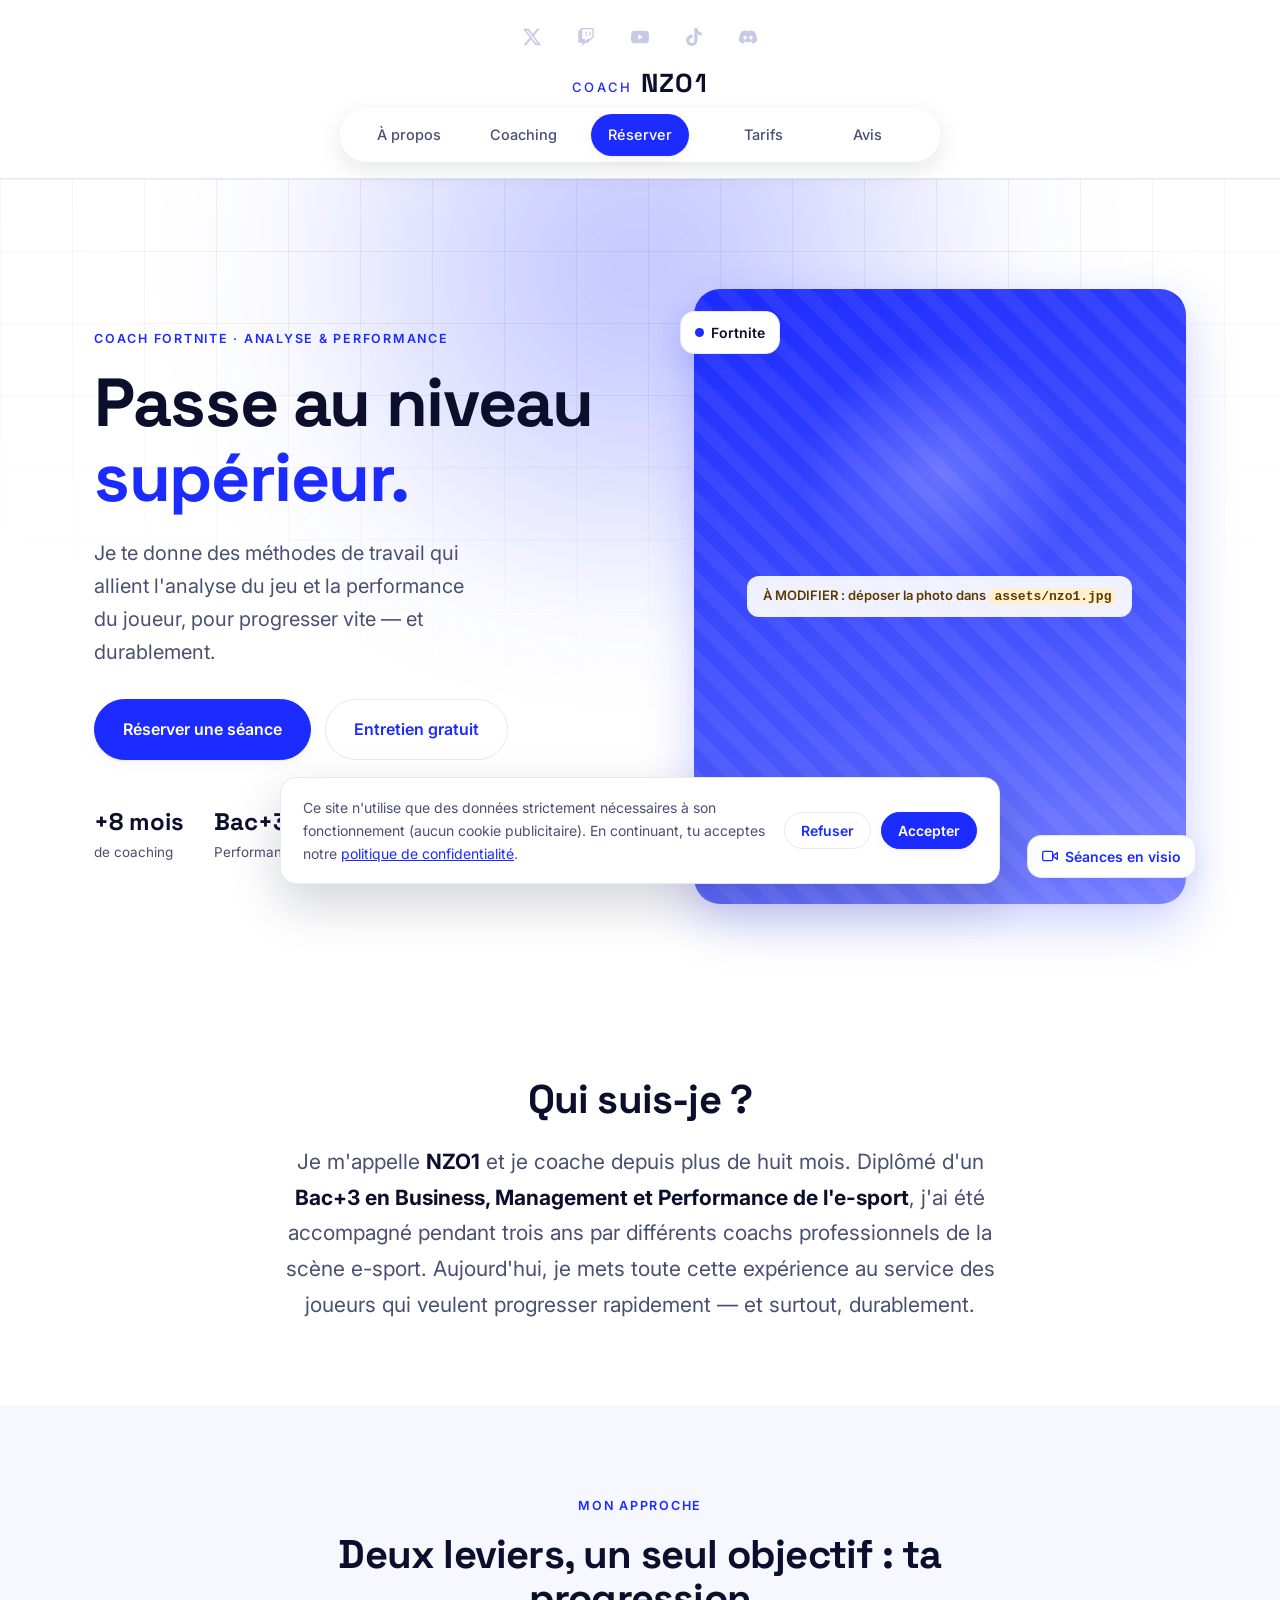
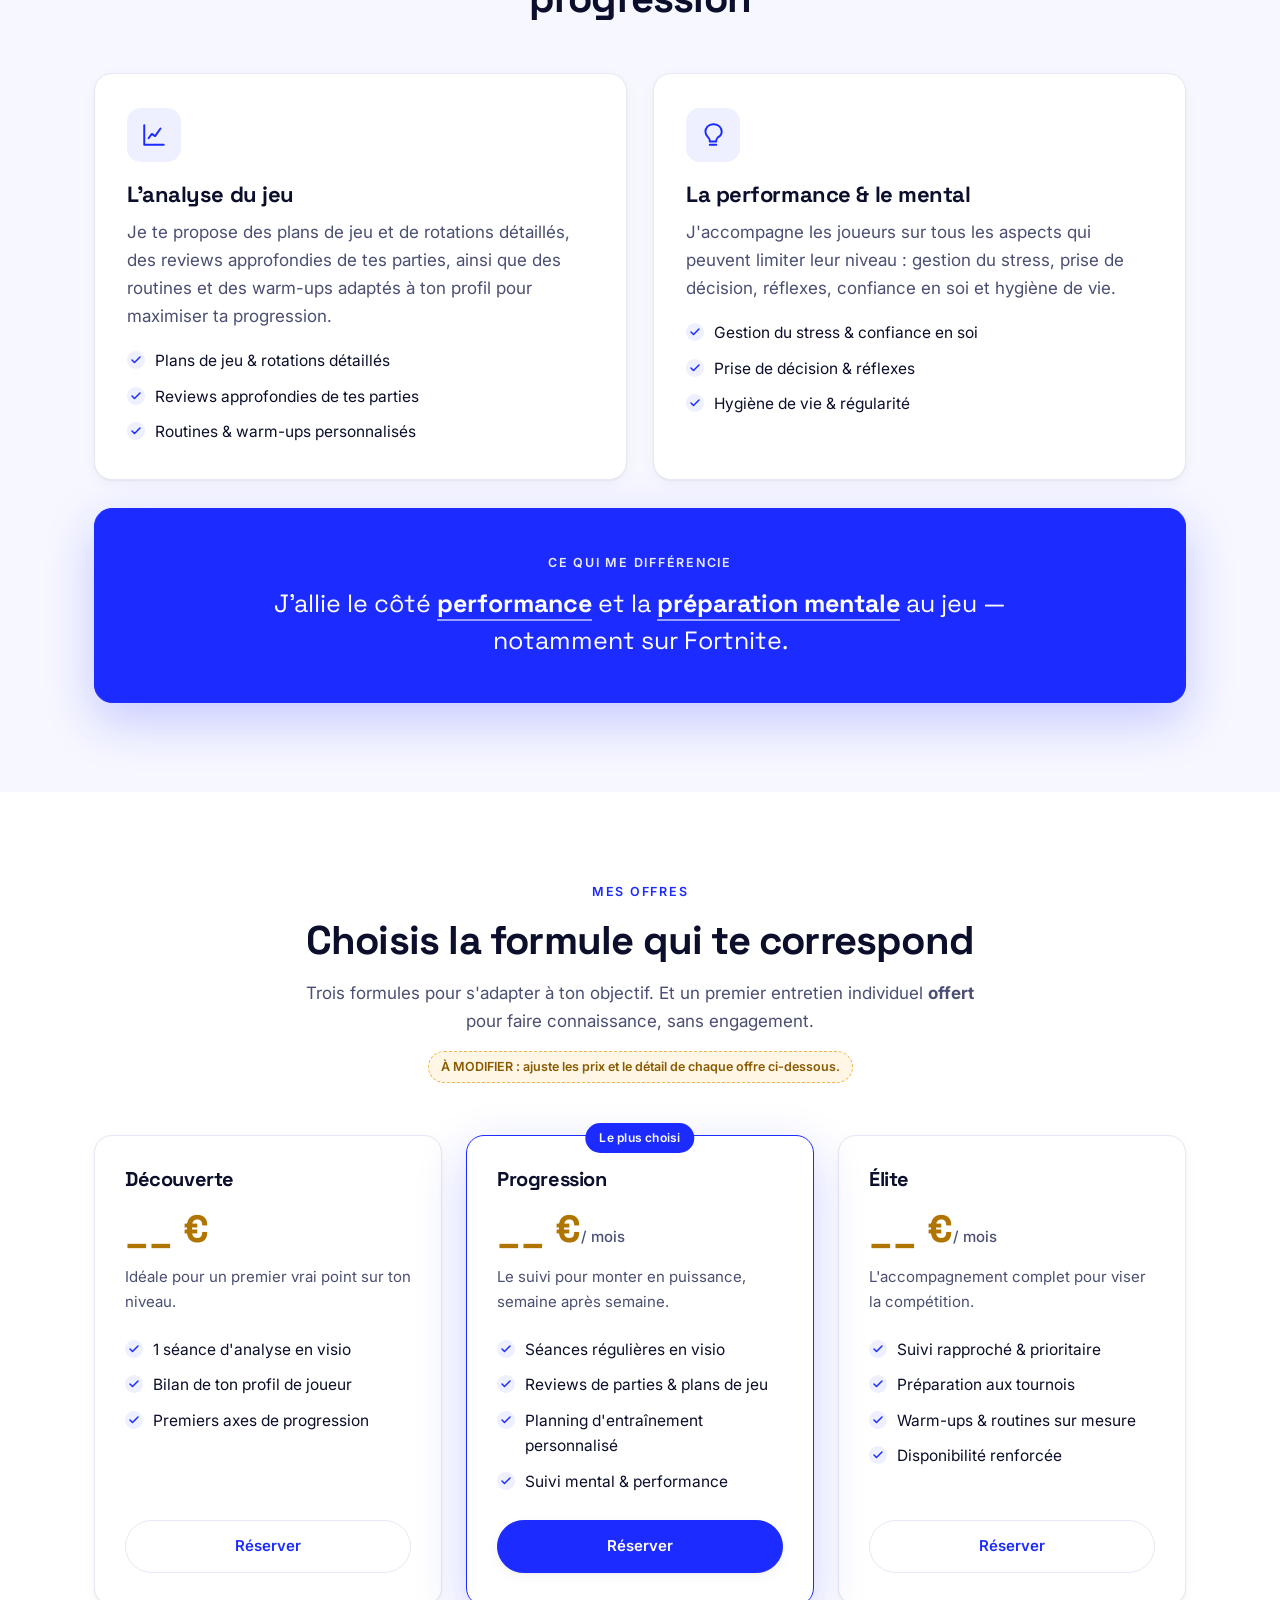
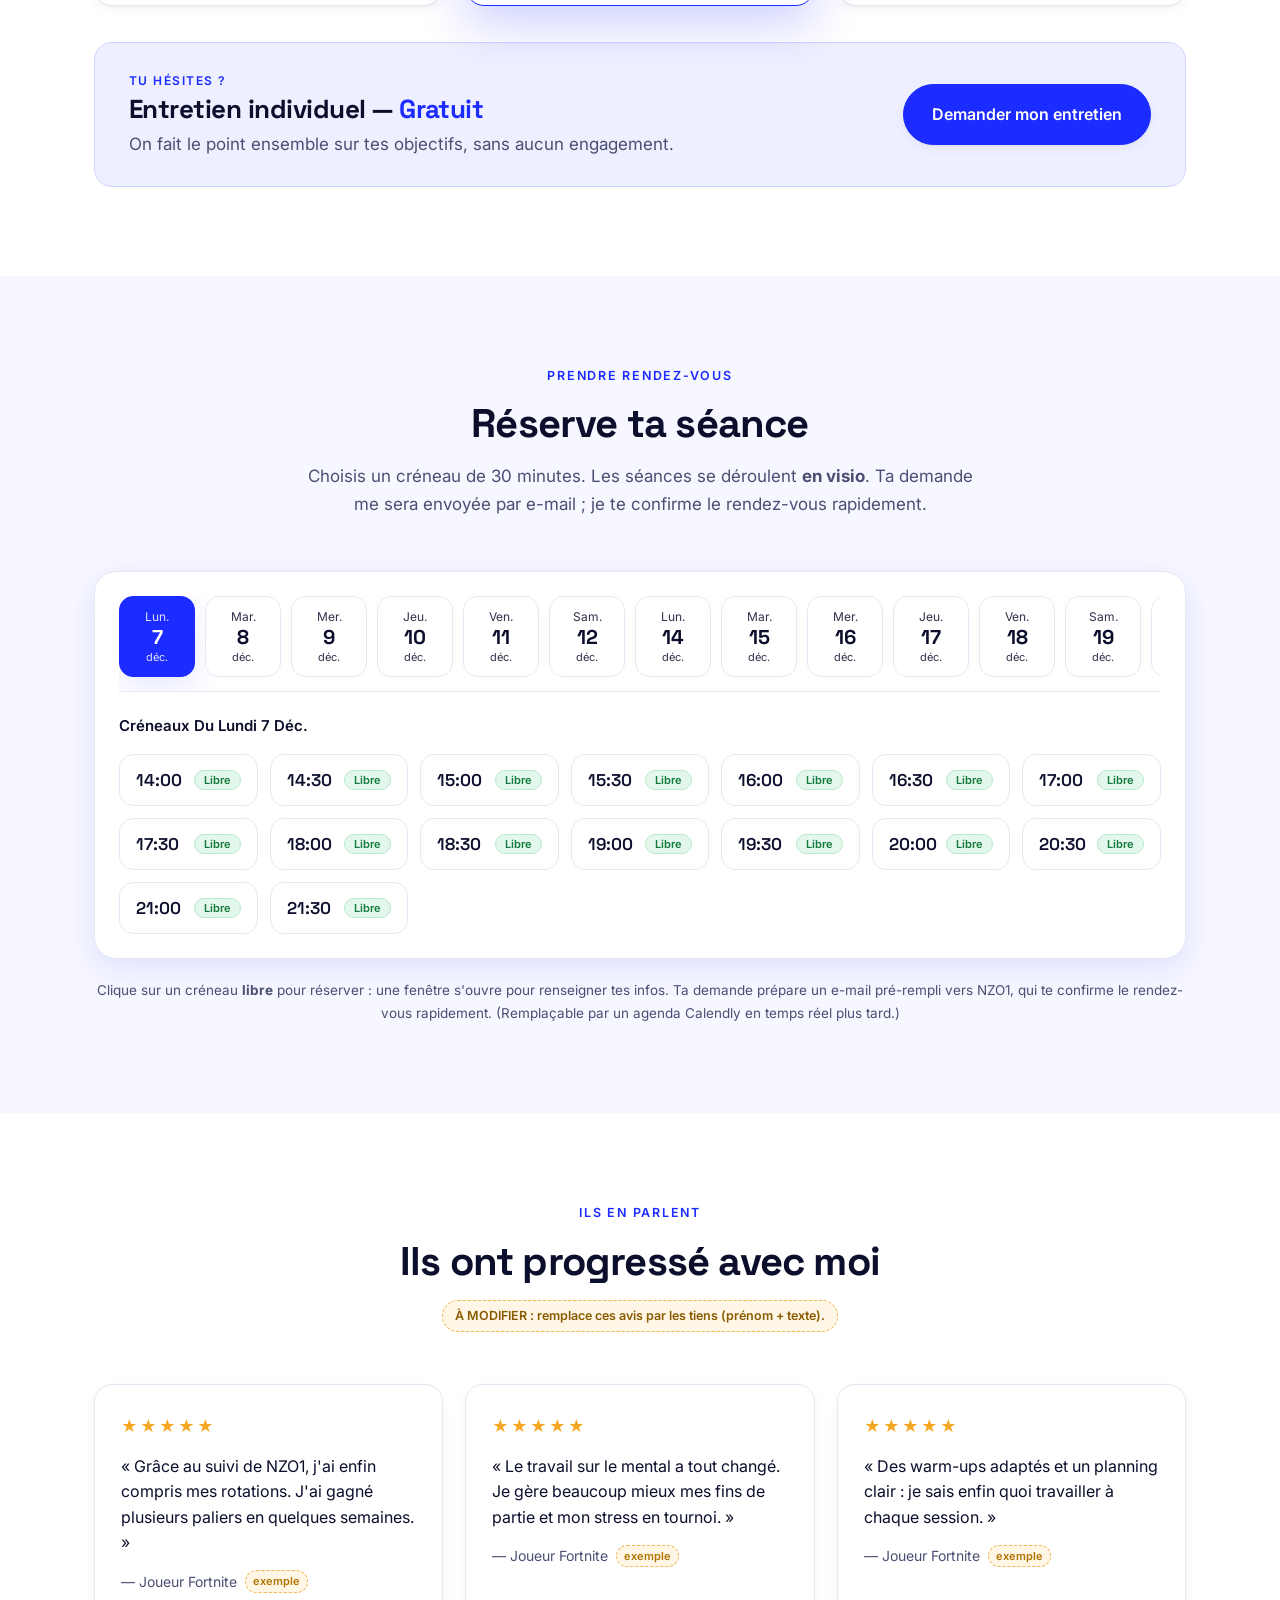
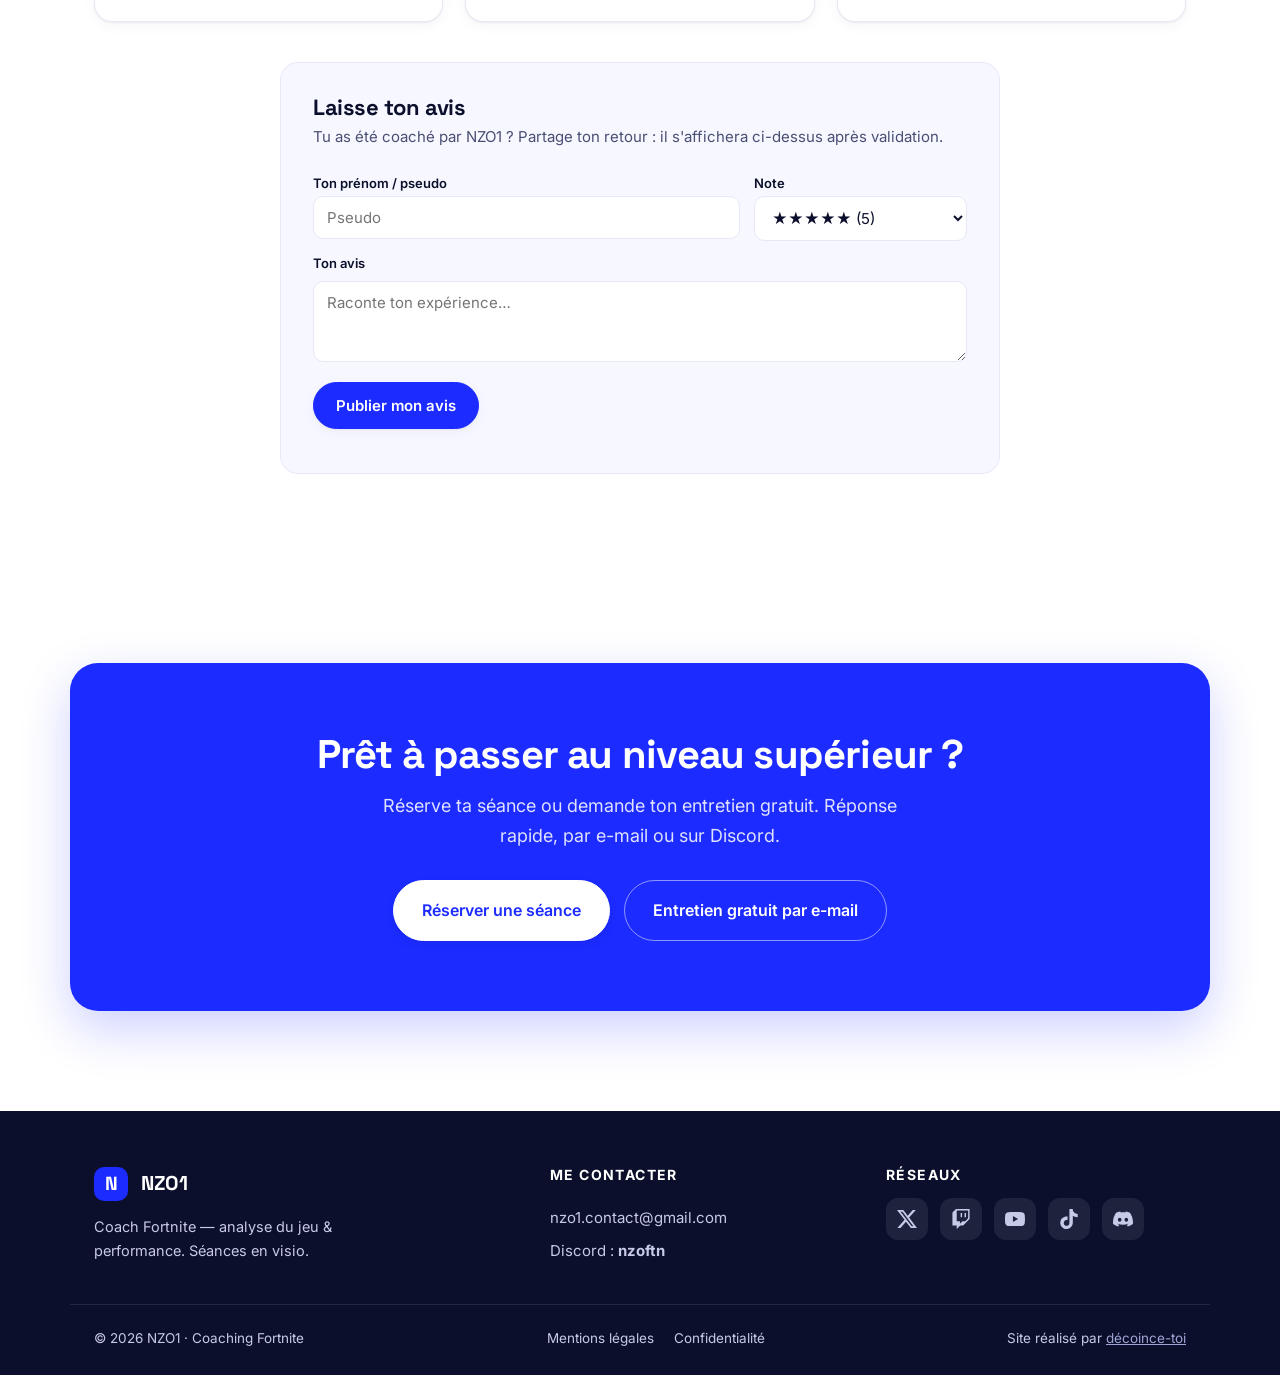
==== commit 471e3238: "Header : logo "Coach NZO1" + Reserver parfaitement centre ; police titres Aero (auto) - Logo devient" ====
--- a/index.html
+++ b/index.html
@@ -41,14 +41,18 @@
         </a>
       </div>
 
-      <a href="#top" class="brand" aria-label="NZO1 — accueil">NZO1</a>
+      <a href="#top" class="brand" aria-label="Coach NZO1 — accueil"><span class="brand__pre">Coach</span> NZO1</a>
 
       <nav class="nav__pill" aria-label="Navigation principale">
-        <a href="#apropos">À propos</a>
-        <a href="#approche">Coaching</a>
+        <span class="nav__pill-group">
+          <a href="#apropos">À propos</a>
+          <a href="#approche">Coaching</a>
+        </span>
         <a href="#reserver" class="nav__pill-cta">Réserver</a>
-        <a href="#tarifs">Tarifs</a>
-        <a href="#avis">Avis</a>
+        <span class="nav__pill-group">
+          <a href="#tarifs">Tarifs</a>
+          <a href="#avis">Avis</a>
+        </span>
       </nav>
 
       <button class="nav__burger" id="burger" aria-label="Ouvrir le menu" aria-expanded="false" aria-controls="mobileMenu">
--- a/styles.css
+++ b/styles.css
@@ -19,6 +19,18 @@
   --shadow-blue: 0 18px 50px rgba(28, 43, 255, .22);
   --maxw: 1140px;
   --ease: cubic-bezier(.22, .61, .36, 1);
+  /* Police des titres : Aero si le fichier est présent, sinon repli élégant.
+     Dépose assets/fonts/Aero.ttf → les titres passent automatiquement en Aero. */
+  --font-title: 'Aero', 'Space Grotesk', 'Inter', sans-serif;
+  --font-num: 'Space Grotesk', 'Inter', sans-serif;
+}
+
+@font-face {
+  font-family: 'Aero';
+  src: url('assets/fonts/Aero.ttf') format('truetype');
+  font-weight: 400 800;
+  font-style: normal;
+  font-display: swap;
 }
 
 * { box-sizing: border-box; margin: 0; padding: 0; }
@@ -35,7 +47,7 @@
   overflow-x: hidden;
 }
 
-h1, h2, h3, h4, .brand__text { font-family: 'Space Grotesk', 'Inter', sans-serif; line-height: 1.1; letter-spacing: -.02em; }
+h1, h2, h3, h4, .brand__text { font-family: var(--font-title); line-height: 1.1; letter-spacing: -.02em; }
 
 a { color: inherit; text-decoration: none; }
 
@@ -65,9 +77,12 @@
 .btn--block { width: 100%; }
 
 /* ---------- Marque ---------- */
-.brand { font-family: 'Space Grotesk', sans-serif; font-weight: 700; font-size: 26px;
-  letter-spacing: .05em; color: var(--ink); line-height: 1; transition: color .2s var(--ease); }
+.brand { font-family: var(--font-title); font-weight: 700; font-size: 26px;
+  letter-spacing: .05em; color: var(--ink); line-height: 1; transition: color .2s var(--ease);
+  display: inline-flex; align-items: baseline; gap: 8px; }
 .brand:hover { color: var(--blue); }
+.brand__pre { font-family: 'Inter', sans-serif; font-weight: 500; font-size: .5em;
+  letter-spacing: .18em; text-transform: uppercase; color: var(--blue); }
 .brand__mark {
   display: grid; place-items: center; width: 34px; height: 34px;
   background: var(--blue); color: var(--white);
@@ -119,13 +134,15 @@
 }
 .socials--top a:hover { background: var(--blue); color: var(--white); transform: translateY(-2px); }
 
-/* pill de navigation — effet de verre */
+/* pill de navigation — effet de verre ; Réserver centré (colonnes symétriques) */
 .nav__pill {
-  display: inline-flex; align-items: center; gap: 4px;
+  display: grid; grid-template-columns: 1fr auto 1fr; align-items: center; gap: 6px;
+  width: min(600px, 94vw);
   background: rgba(255,255,255,.55); backdrop-filter: blur(14px) saturate(160%);
   border: 1px solid rgba(255,255,255,.8); box-shadow: 0 8px 24px rgba(11,15,43,.10);
-  border-radius: 999px; padding: 5px;
-}
+  border-radius: 999px; padding: 5px 8px;
+}
+.nav__pill-group { display: flex; align-items: center; gap: 4px; justify-content: space-evenly; }
 .nav__pill a {
   padding: 9px 17px; border-radius: 999px; font-weight: 500; font-size: 14.5px;
   color: var(--ink-soft); transition: color .2s, background .2s;
@@ -185,7 +202,7 @@
 
 .hero__stats { display: flex; gap: 30px; list-style: none; margin-top: 42px; flex-wrap: wrap; }
 .hero__stats li { display: flex; flex-direction: column; }
-.hero__stats strong { font-family: 'Space Grotesk', sans-serif; font-size: 24px; color: var(--ink); }
+.hero__stats strong { font-family: var(--font-num); font-size: 24px; color: var(--ink); }
 .hero__stats span { font-size: 13.5px; color: var(--ink-soft); }
 
 /* photo */
@@ -262,7 +279,7 @@
   border-radius: var(--radius); padding: clamp(30px, 5vw, 44px) 32px; box-shadow: var(--shadow-blue);
 }
 .diff-band__label { text-transform: uppercase; letter-spacing: .14em; font-size: 12.5px; font-weight: 600; opacity: .9; margin-bottom: 12px; }
-.diff-band__text { font-family: 'Space Grotesk', sans-serif; font-size: clamp(19px, 2.6vw, 25px); line-height: 1.45; max-width: 46ch; margin: 0 auto; }
+.diff-band__text { font-family: var(--font-title); font-size: clamp(19px, 2.6vw, 25px); line-height: 1.45; max-width: 46ch; margin: 0 auto; }
 .diff-band__text strong { color: var(--white); border-bottom: 2px solid rgba(255,255,255,.55); }
 
 /* =========================================================
@@ -284,7 +301,7 @@
   padding: 5px 14px; border-radius: 999px; letter-spacing: .02em; white-space: nowrap;
 }
 .plan__name { font-size: 20px; margin-bottom: 8px; }
-.plan__price { font-family: 'Space Grotesk', sans-serif; font-size: 38px; font-weight: 700; color: var(--ink); margin-bottom: 4px; }
+.plan__price { font-family: var(--font-num); font-size: 38px; font-weight: 700; color: var(--ink); margin-bottom: 4px; }
 .plan__price small { font-size: 15px; font-weight: 500; color: var(--ink-soft); font-family: 'Inter'; }
 .plan__tag { color: var(--ink-soft); font-size: 15px; margin-bottom: 22px; min-height: 44px; }
 .plan .ticks { margin-bottom: 26px; }
@@ -321,7 +338,7 @@
 .agenda__day:hover { border-color: var(--blue); background: var(--blue-soft); }
 .agenda__day[aria-selected="true"] { border-color: var(--blue); background: var(--blue); color: var(--white); box-shadow: var(--shadow-md); }
 .agenda__day-dow { font-size: 12px; text-transform: capitalize; opacity: .85; }
-.agenda__day-num { font-family: 'Space Grotesk', sans-serif; font-size: 20px; font-weight: 700; line-height: 1; }
+.agenda__day-num { font-family: var(--font-num); font-size: 20px; font-weight: 700; line-height: 1; }
 .agenda__day-mon { font-size: 11px; opacity: .85; }
 
 .agenda__label { font-weight: 600; font-size: 15px; color: var(--ink); margin-bottom: 16px; text-transform: capitalize; }
@@ -333,7 +350,7 @@
   transition: border-color .2s, background .2s, transform .2s, box-shadow .2s;
 }
 .agenda__slot:hover { border-color: var(--blue); background: var(--blue-soft); transform: translateY(-2px); box-shadow: var(--shadow-sm); }
-.agenda__slot-time { font-family: 'Space Grotesk', sans-serif; font-size: 17px; font-weight: 600; }
+.agenda__slot-time { font-family: var(--font-num); font-size: 17px; font-weight: 600; }
 .agenda__slot-tag {
   font-size: 11px; font-weight: 600; color: #157A3D; background: #E4F7EC;
   border: 1px solid #B7E9CA; border-radius: 999px; padding: 2px 9px;
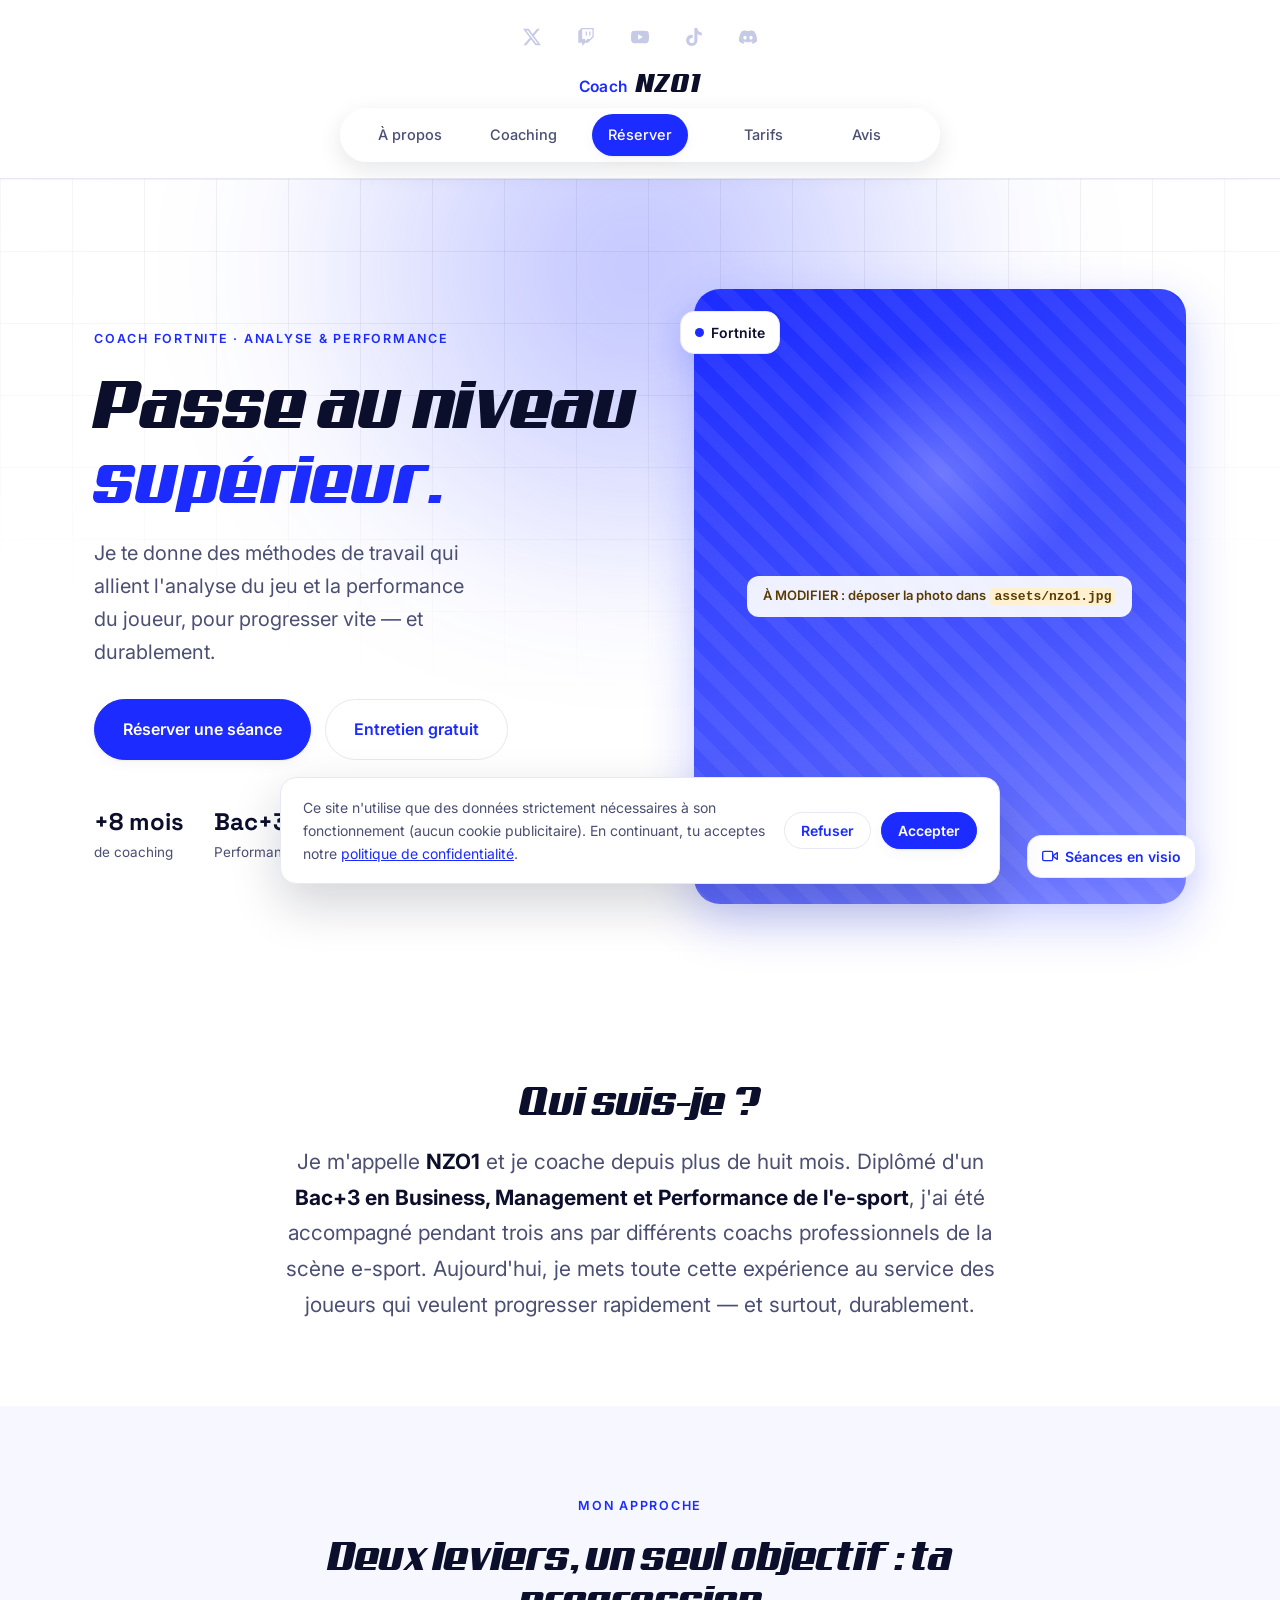
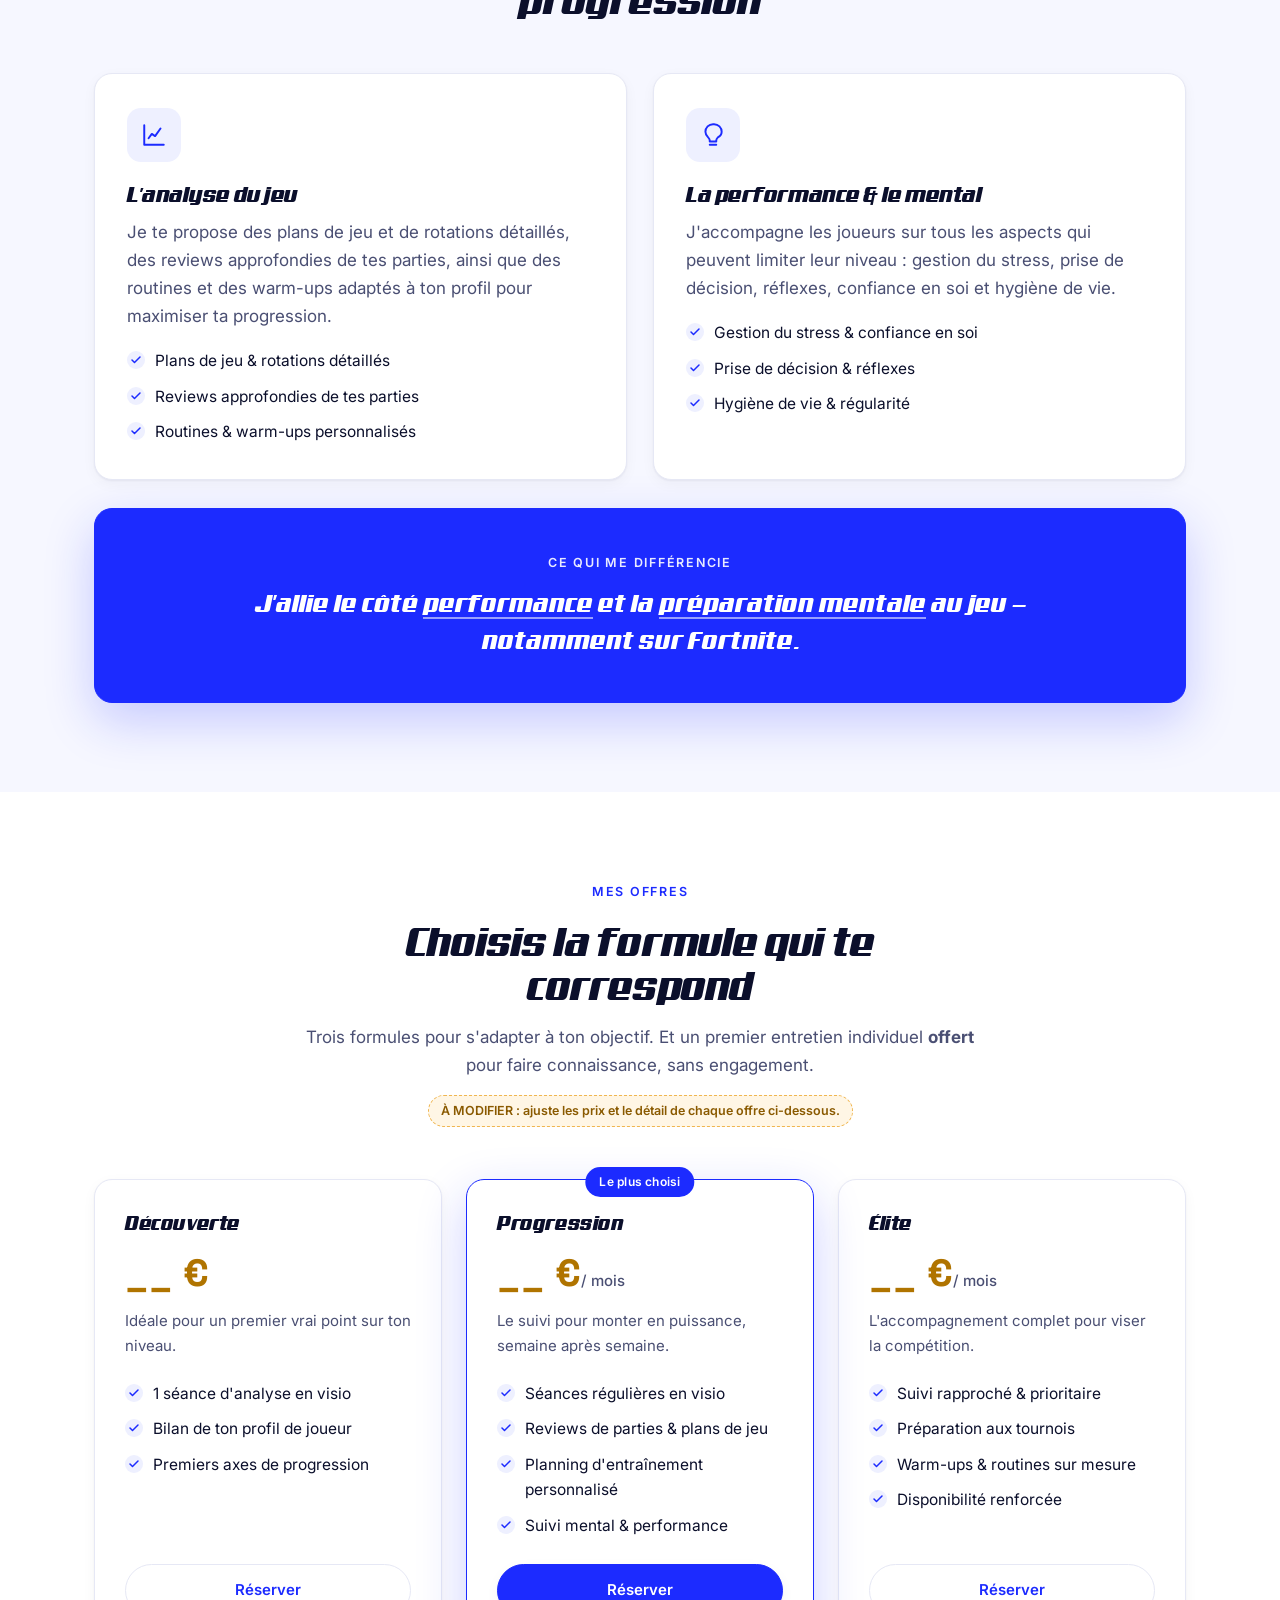
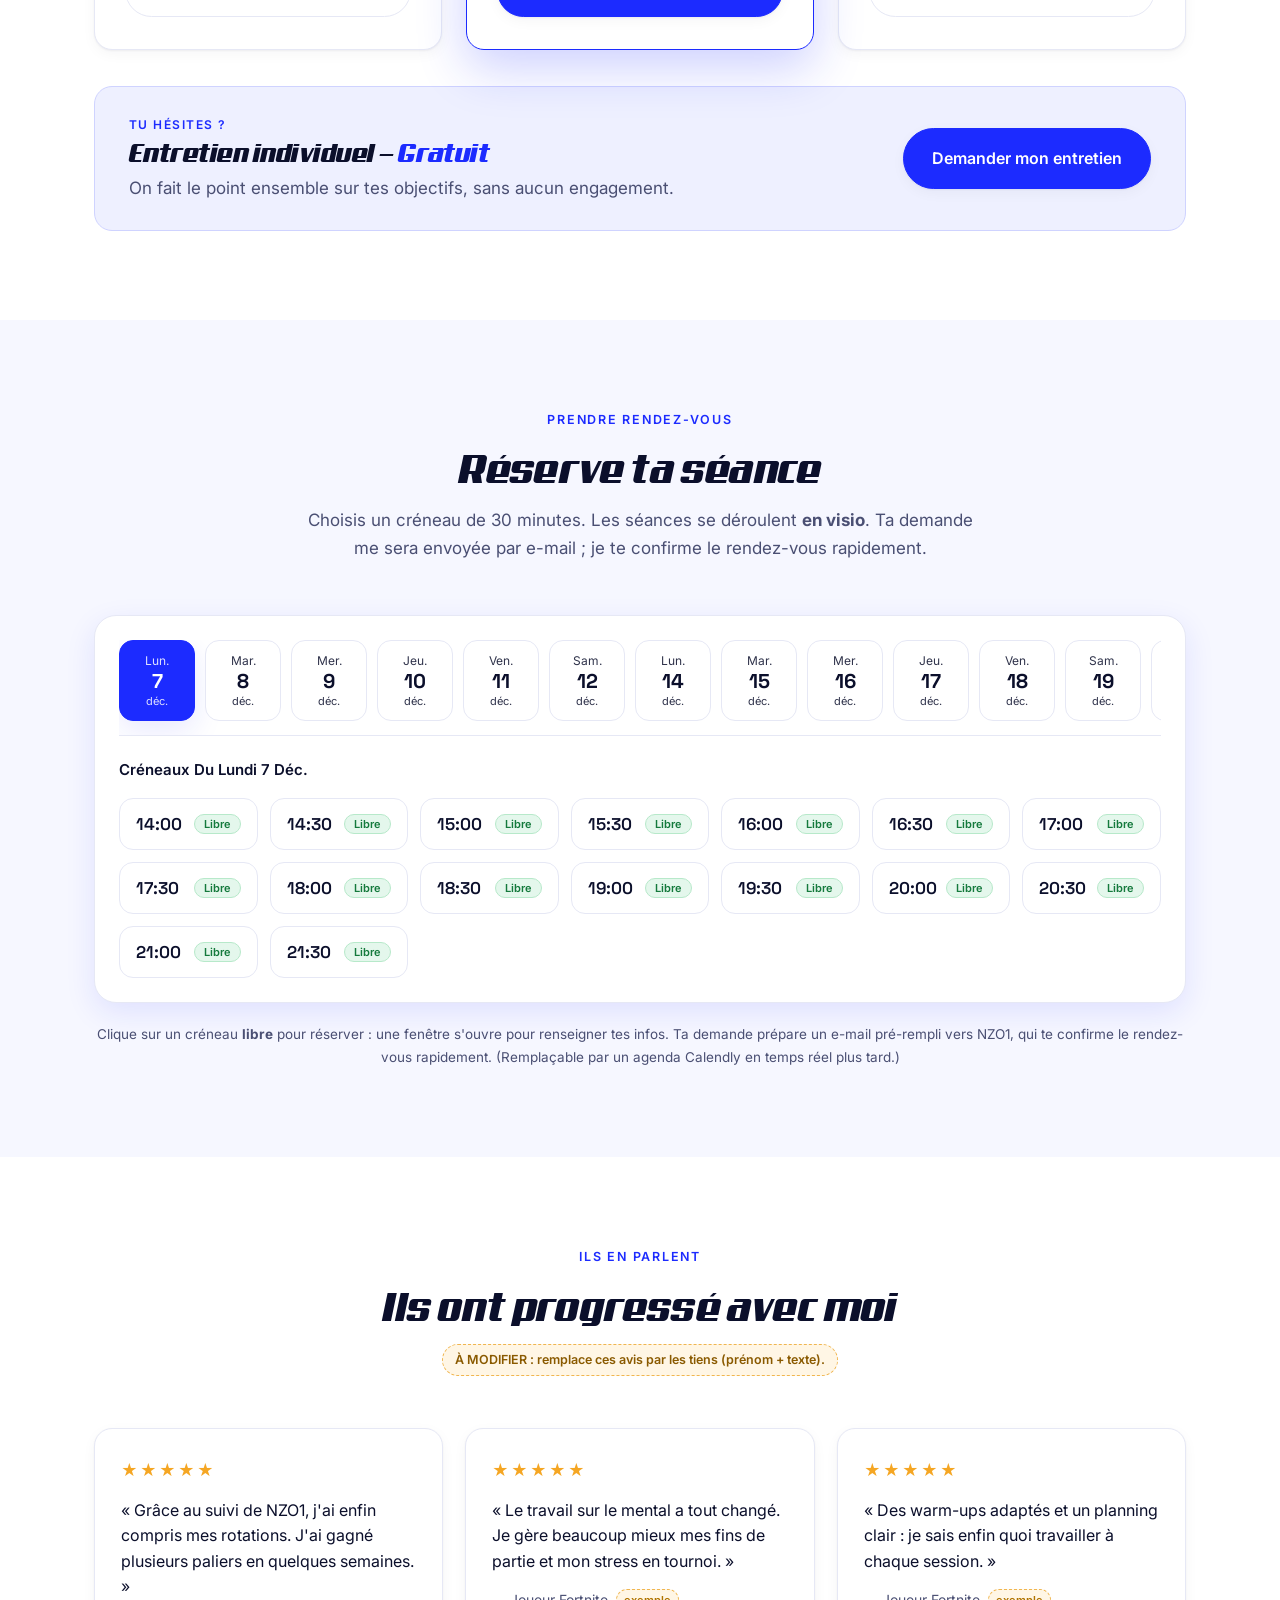
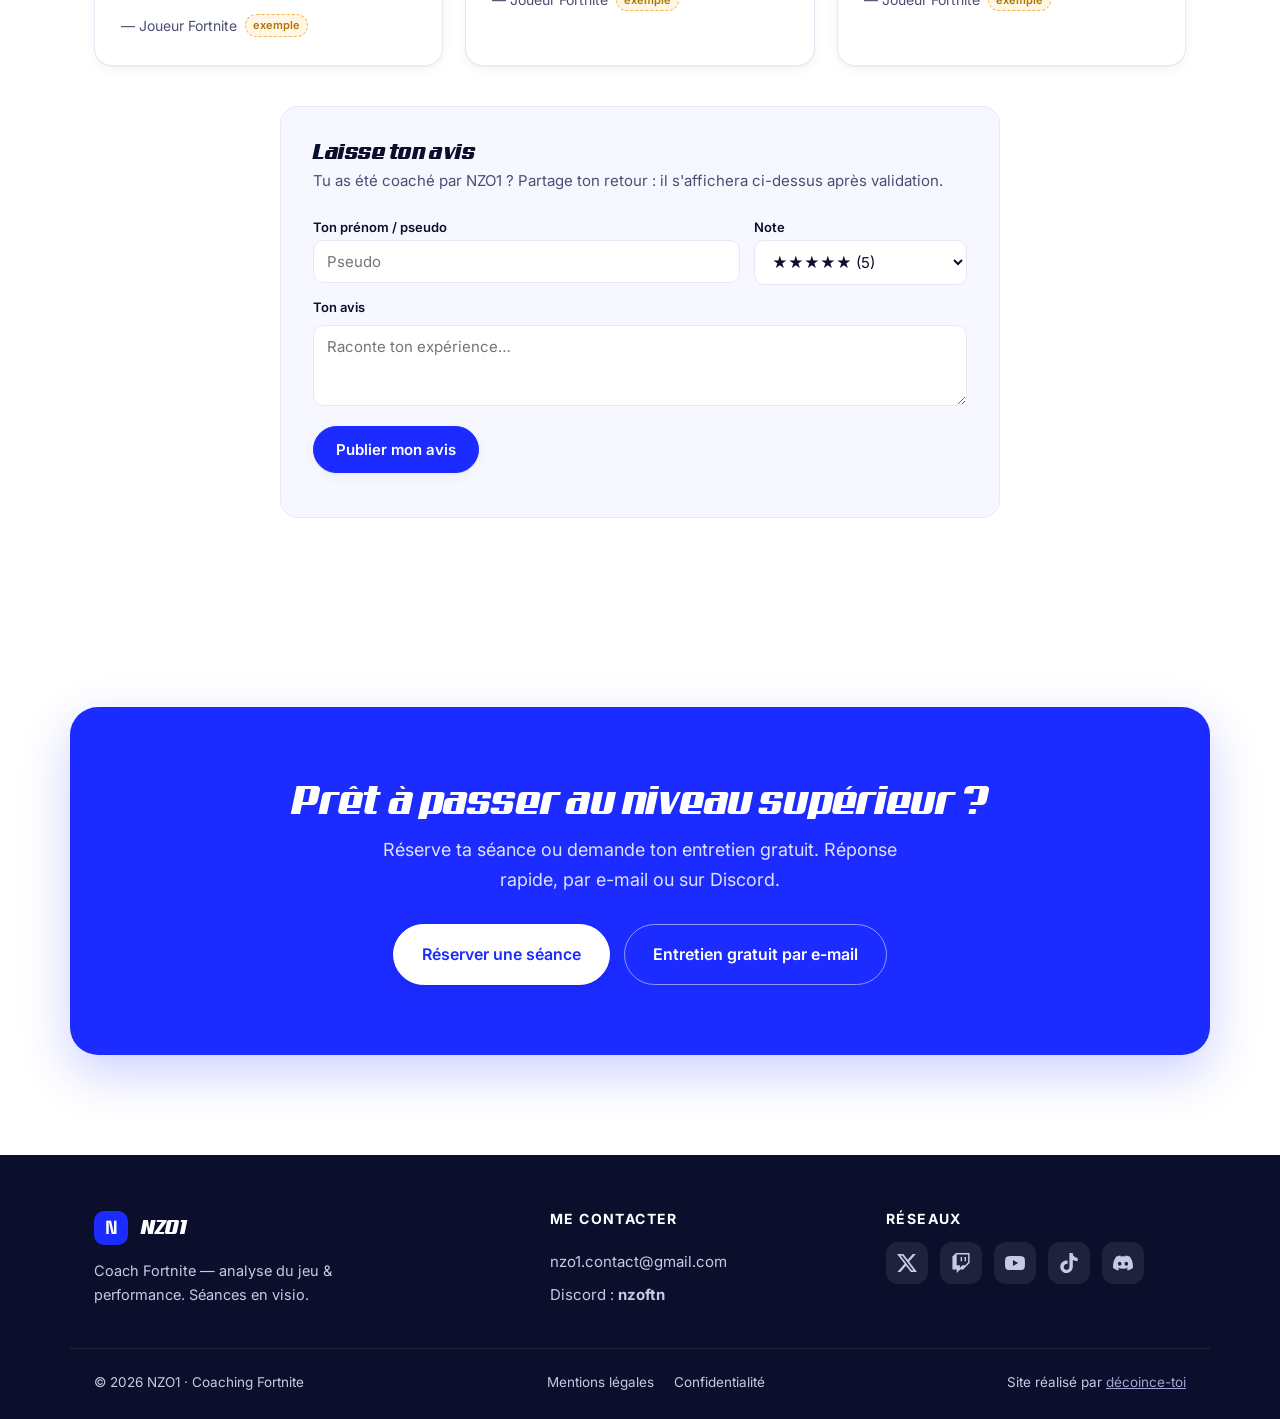
==== commit a75c1fda: "Logo "Coach" plus lisible + anti-cache + pill anti-retour-a-la-ligne - brand__pre "Coach" agrandi et" ====
--- a/index.html
+++ b/index.html
@@ -16,7 +16,7 @@
   <link rel="preconnect" href="https://fonts.gstatic.com" crossorigin />
   <link href="https://fonts.googleapis.com/css2?family=Inter:wght@400;500;600;700&family=Space+Grotesk:wght@500;600;700&display=swap" rel="stylesheet" />
 
-  <link rel="stylesheet" href="styles.css" />
+  <link rel="stylesheet" href="styles.css?v=7" />
 </head>
 <body>
 
@@ -442,6 +442,6 @@
     </div>
   </div>
 
-  <script src="script.js"></script>
+  <script src="script.js?v=7"></script>
 </body>
 </html>
--- a/styles.css
+++ b/styles.css
@@ -81,8 +81,8 @@
   letter-spacing: .05em; color: var(--ink); line-height: 1; transition: color .2s var(--ease);
   display: inline-flex; align-items: baseline; gap: 8px; }
 .brand:hover { color: var(--blue); }
-.brand__pre { font-family: 'Inter', sans-serif; font-weight: 500; font-size: .5em;
-  letter-spacing: .18em; text-transform: uppercase; color: var(--blue); }
+.brand__pre { font-family: 'Inter', sans-serif; font-weight: 600; font-size: .6em;
+  letter-spacing: .02em; color: var(--blue); }
 .brand__mark {
   display: grid; place-items: center; width: 34px; height: 34px;
   background: var(--blue); color: var(--white);
@@ -144,8 +144,8 @@
 }
 .nav__pill-group { display: flex; align-items: center; gap: 4px; justify-content: space-evenly; }
 .nav__pill a {
-  padding: 9px 17px; border-radius: 999px; font-weight: 500; font-size: 14.5px;
-  color: var(--ink-soft); transition: color .2s, background .2s;
+  padding: 9px 16px; border-radius: 999px; font-weight: 500; font-size: 14.5px;
+  color: var(--ink-soft); white-space: nowrap; transition: color .2s, background .2s;
 }
 .nav__pill a:hover { color: var(--blue); background: rgba(28,43,255,.07); }
 .nav__pill-cta { background: var(--blue); color: var(--white) !important; box-shadow: var(--shadow-sm); }
